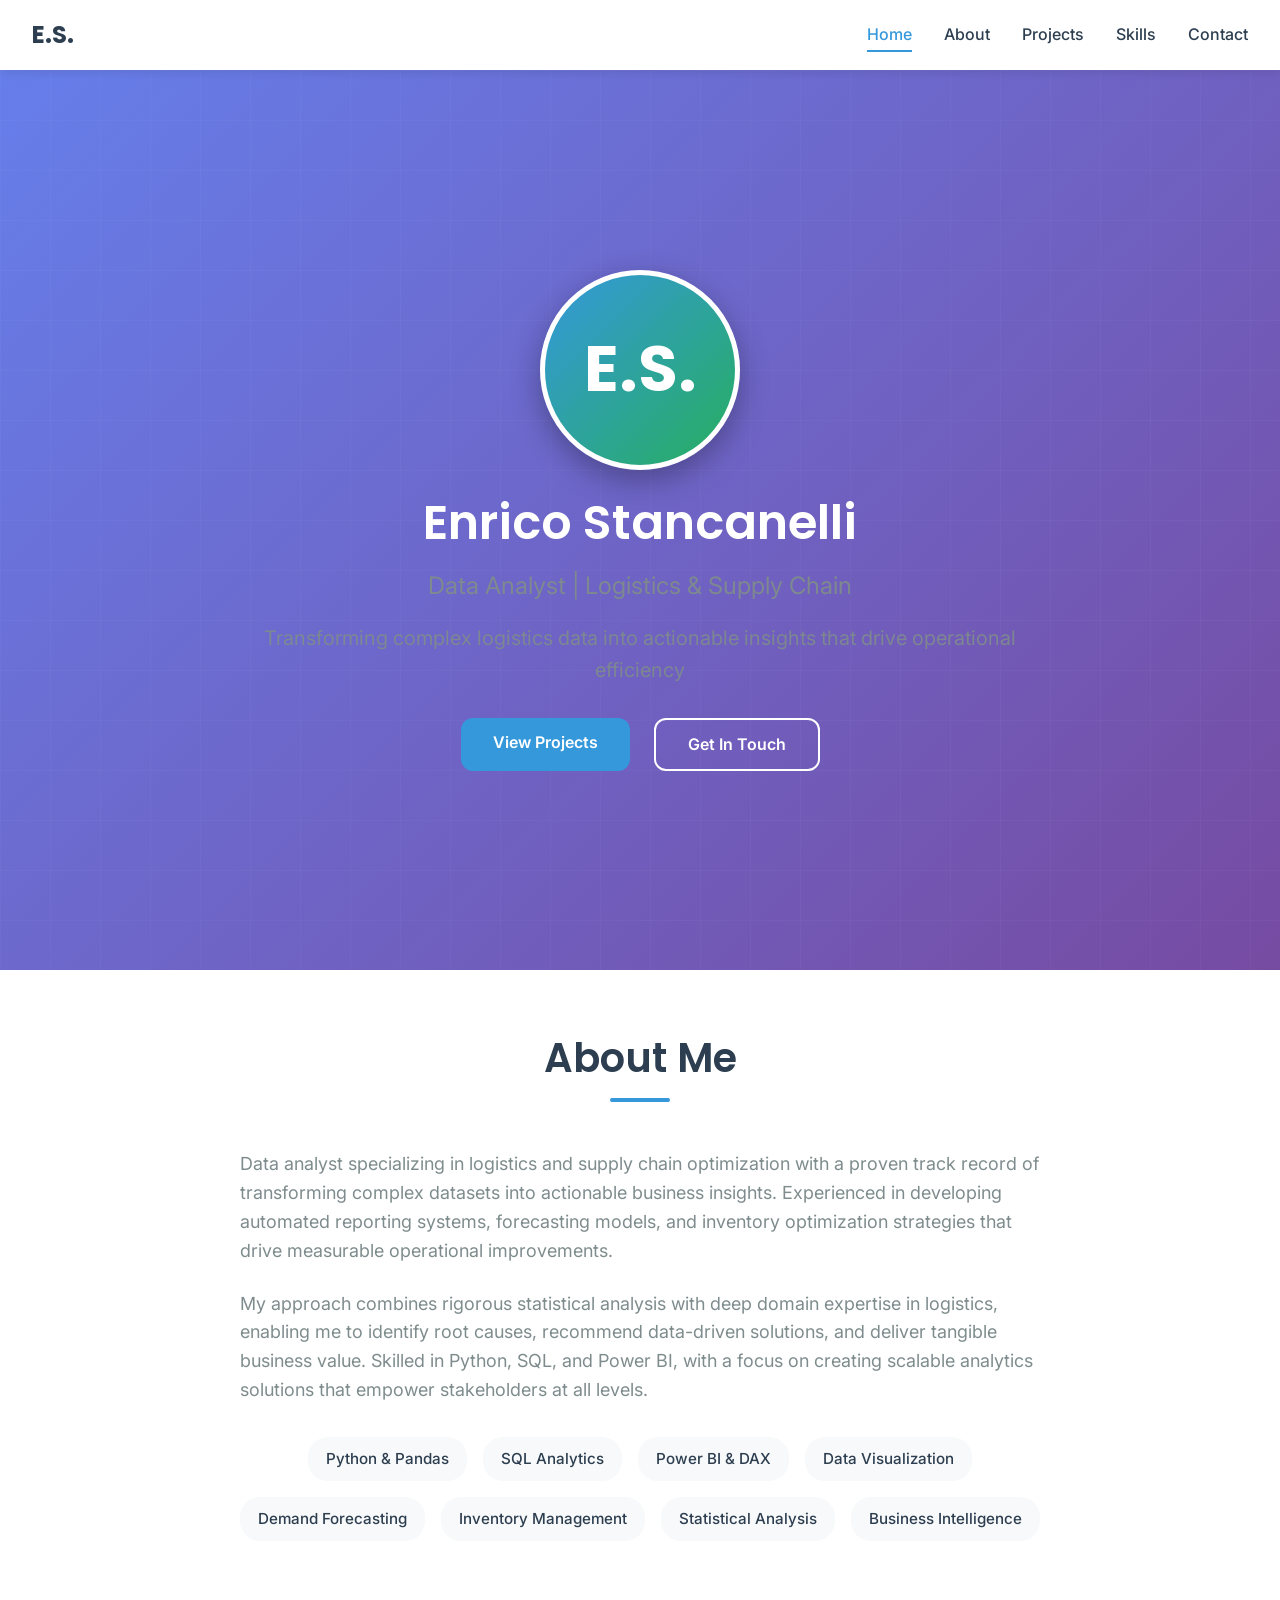
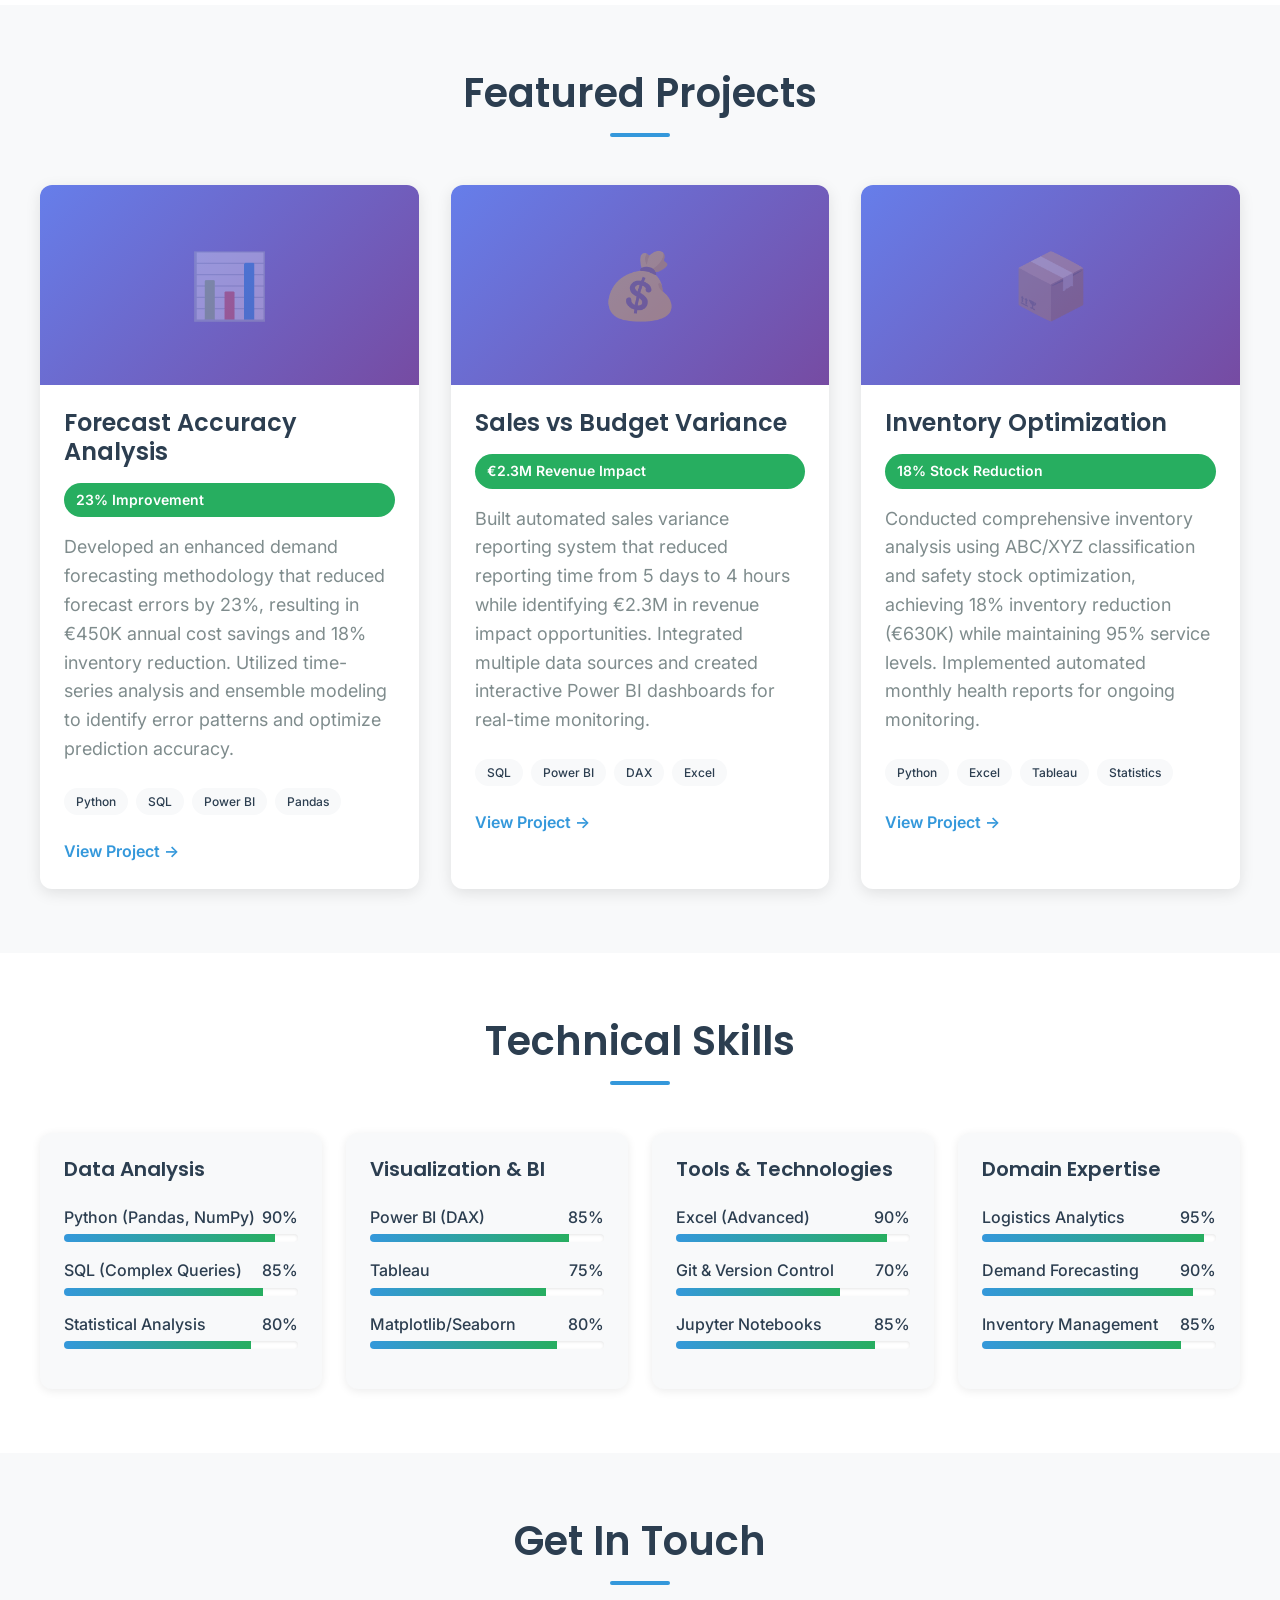
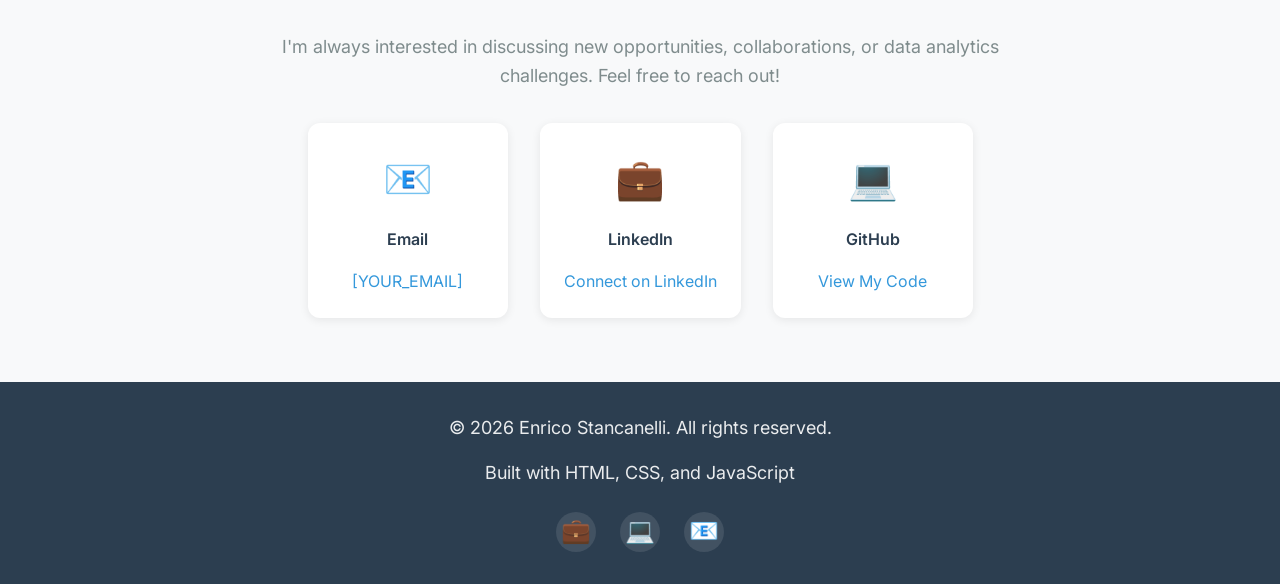
==== index.html @ 726f946b "Initial portfolio setup: homepage with 3 project showcases" ====
<!DOCTYPE html>
<html lang="en">
<head>
  <meta charset="UTF-8">
  <meta name="viewport" content="width=device-width, initial-scale=1.0">
  <meta http-equiv="X-UA-Compatible" content="IE=edge">

  <!-- SEO Meta Tags -->
  <meta name="description" content="Enrico Stancanelli - Data Analyst Portfolio. Logistics and supply chain analytics expert skilled in Python, SQL, Power BI. View my data analytics projects.">
  <meta name="keywords" content="data analytics, logistics, supply chain, Python, Power BI, SQL, data analyst, portfolio, business intelligence">
  <meta name="author" content="Enrico Stancanelli">

  <!-- Open Graph / Social Media -->
  <meta property="og:type" content="website">
  <meta property="og:title" content="Enrico Stancanelli - Data Analytics Portfolio">
  <meta property="og:description" content="Professional data analytics portfolio showcasing logistics and supply chain projects. Expert in Python, SQL, and Power BI.">
  <meta property="og:url" content="https://[YOUR_GITHUB_USERNAME].github.io/portfolioGitPages/">

  <title>Enrico Stancanelli - Data Analytics Portfolio | Logistics & Supply Chain</title>

  <!-- Google Fonts -->
  <link rel="preconnect" href="https://fonts.googleapis.com">
  <link rel="preconnect" href="https://fonts.gstatic.com" crossorigin>
  <link href="https://fonts.googleapis.com/css2?family=Poppins:wght@400;500;600;700&family=Inter:wght@400;500;600&family=Roboto+Mono:wght@400;500&display=swap" rel="stylesheet">

  <!-- Stylesheet -->
  <link rel="stylesheet" href="assets/css/style.css">
</head>
<body>

  <!-- NAVIGATION -->
  <nav class="navbar">
    <a href="#" class="nav-brand">E.S.</a>
    <ul class="nav-menu">
      <li><a href="#home" class="nav-link active">Home</a></li>
      <li><a href="#about" class="nav-link">About</a></li>
      <li><a href="#projects" class="nav-link">Projects</a></li>
      <li><a href="#skills" class="nav-link">Skills</a></li>
      <li><a href="#contact" class="nav-link">Contact</a></li>
    </ul>
    <button class="hamburger" aria-label="Toggle menu">
      <span></span>
      <span></span>
      <span></span>
    </button>
  </nav>

  <!-- HERO SECTION -->
  <section id="home" class="hero">
    <div class="hero-content">
      <!-- Profile Placeholder with Initials -->
      <div class="profile-placeholder">E.S.</div>

      <!-- UPDATE: Replace with your actual name -->
      <h1>Enrico Stancanelli</h1>
      <p class="hero-subtitle">Data Analyst | Logistics & Supply Chain</p>
      <p class="hero-tagline">Transforming complex logistics data into actionable insights that drive operational efficiency</p>

      <div class="hero-buttons">
        <a href="#projects" class="btn btn-primary">View Projects</a>
        <a href="#contact" class="btn btn-secondary">Get In Touch</a>
      </div>
    </div>
  </section>

  <!-- ABOUT SECTION -->
  <section id="about" class="about">
    <div class="container">
      <h2 class="section-title">About Me</h2>
      <div class="about-content">
        <!-- UPDATE: Replace with your actual bio -->
        <p>
          Data analyst specializing in logistics and supply chain optimization with a proven track record
          of transforming complex datasets into actionable business insights. Experienced in developing
          automated reporting systems, forecasting models, and inventory optimization strategies that
          drive measurable operational improvements.
        </p>
        <p>
          My approach combines rigorous statistical analysis with deep domain expertise in logistics,
          enabling me to identify root causes, recommend data-driven solutions, and deliver tangible
          business value. Skilled in Python, SQL, and Power BI, with a focus on creating scalable
          analytics solutions that empower stakeholders at all levels.
        </p>

        <!-- Core Competencies -->
        <div class="competencies">
          <span class="competency-badge">Python & Pandas</span>
          <span class="competency-badge">SQL Analytics</span>
          <span class="competency-badge">Power BI & DAX</span>
          <span class="competency-badge">Data Visualization</span>
          <span class="competency-badge">Demand Forecasting</span>
          <span class="competency-badge">Inventory Management</span>
          <span class="competency-badge">Statistical Analysis</span>
          <span class="competency-badge">Business Intelligence</span>
        </div>
      </div>
    </div>
  </section>

  <!-- PROJECTS SECTION -->
  <section id="projects" class="projects">
    <div class="container">
      <h2 class="section-title">Featured Projects</h2>

      <div class="project-grid">

        <!-- Project 1: Forecast Accuracy -->
        <article class="project-card fade-in">
          <div class="project-thumbnail">
            📊
          </div>
          <div class="project-content">
            <h3 class="project-title">Forecast Accuracy Analysis</h3>
            <span class="project-metrics">23% Improvement</span>

            <p class="project-description">
              Developed an enhanced demand forecasting methodology that reduced forecast errors by 23%,
              resulting in €450K annual cost savings and 18% inventory reduction. Utilized time-series
              analysis and ensemble modeling to identify error patterns and optimize prediction accuracy.
            </p>

            <div class="project-tech">
              <span class="tech-badge">Python</span>
              <span class="tech-badge">SQL</span>
              <span class="tech-badge">Power BI</span>
              <span class="tech-badge">Pandas</span>
            </div>

            <a href="pages/forecast-accuracy.html" class="project-link">View Project →</a>
          </div>
        </article>

        <!-- Project 2: Sales vs Budget -->
        <article class="project-card fade-in">
          <div class="project-thumbnail">
            💰
          </div>
          <div class="project-content">
            <h3 class="project-title">Sales vs Budget Variance</h3>
            <span class="project-metrics">€2.3M Revenue Impact</span>

            <p class="project-description">
              Built automated sales variance reporting system that reduced reporting time from 5 days
              to 4 hours while identifying €2.3M in revenue impact opportunities. Integrated multiple
              data sources and created interactive Power BI dashboards for real-time monitoring.
            </p>

            <div class="project-tech">
              <span class="tech-badge">SQL</span>
              <span class="tech-badge">Power BI</span>
              <span class="tech-badge">DAX</span>
              <span class="tech-badge">Excel</span>
            </div>

            <a href="pages/sales-vs-budget.html" class="project-link">View Project →</a>
          </div>
        </article>

        <!-- Project 3: Inventory Analysis -->
        <article class="project-card fade-in">
          <div class="project-thumbnail">
            📦
          </div>
          <div class="project-content">
            <h3 class="project-title">Inventory Optimization</h3>
            <span class="project-metrics">18% Stock Reduction</span>

            <p class="project-description">
              Conducted comprehensive inventory analysis using ABC/XYZ classification and safety stock
              optimization, achieving 18% inventory reduction (€630K) while maintaining 95% service
              levels. Implemented automated monthly health reports for ongoing monitoring.
            </p>

            <div class="project-tech">
              <span class="tech-badge">Python</span>
              <span class="tech-badge">Excel</span>
              <span class="tech-badge">Tableau</span>
              <span class="tech-badge">Statistics</span>
            </div>

            <a href="pages/inventory-analysis.html" class="project-link">View Project →</a>
          </div>
        </article>

      </div>
    </div>
  </section>

  <!-- SKILLS SECTION -->
  <section id="skills" class="skills">
    <div class="container">
      <h2 class="section-title">Technical Skills</h2>

      <div class="skills-grid">

        <!-- Data Analysis -->
        <div class="skill-category fade-in">
          <h3>Data Analysis</h3>
          <ul class="skill-list">
            <li class="skill-item">
              <div class="skill-name">
                <span>Python (Pandas, NumPy)</span>
                <span>90%</span>
              </div>
              <div class="skill-bar">
                <div class="skill-progress" data-progress="90"></div>
              </div>
            </li>
            <li class="skill-item">
              <div class="skill-name">
                <span>SQL (Complex Queries)</span>
                <span>85%</span>
              </div>
              <div class="skill-bar">
                <div class="skill-progress" data-progress="85"></div>
              </div>
            </li>
            <li class="skill-item">
              <div class="skill-name">
                <span>Statistical Analysis</span>
                <span>80%</span>
              </div>
              <div class="skill-bar">
                <div class="skill-progress" data-progress="80"></div>
              </div>
            </li>
          </ul>
        </div>

        <!-- Visualization -->
        <div class="skill-category fade-in">
          <h3>Visualization & BI</h3>
          <ul class="skill-list">
            <li class="skill-item">
              <div class="skill-name">
                <span>Power BI (DAX)</span>
                <span>85%</span>
              </div>
              <div class="skill-bar">
                <div class="skill-progress" data-progress="85"></div>
              </div>
            </li>
            <li class="skill-item">
              <div class="skill-name">
                <span>Tableau</span>
                <span>75%</span>
              </div>
              <div class="skill-bar">
                <div class="skill-progress" data-progress="75"></div>
              </div>
            </li>
            <li class="skill-item">
              <div class="skill-name">
                <span>Matplotlib/Seaborn</span>
                <span>80%</span>
              </div>
              <div class="skill-bar">
                <div class="skill-progress" data-progress="80"></div>
              </div>
            </li>
          </ul>
        </div>

        <!-- Tools & Technologies -->
        <div class="skill-category fade-in">
          <h3>Tools & Technologies</h3>
          <ul class="skill-list">
            <li class="skill-item">
              <div class="skill-name">
                <span>Excel (Advanced)</span>
                <span>90%</span>
              </div>
              <div class="skill-bar">
                <div class="skill-progress" data-progress="90"></div>
              </div>
            </li>
            <li class="skill-item">
              <div class="skill-name">
                <span>Git & Version Control</span>
                <span>70%</span>
              </div>
              <div class="skill-bar">
                <div class="skill-progress" data-progress="70"></div>
              </div>
            </li>
            <li class="skill-item">
              <div class="skill-name">
                <span>Jupyter Notebooks</span>
                <span>85%</span>
              </div>
              <div class="skill-bar">
                <div class="skill-progress" data-progress="85"></div>
              </div>
            </li>
          </ul>
        </div>

        <!-- Domain Expertise -->
        <div class="skill-category fade-in">
          <h3>Domain Expertise</h3>
          <ul class="skill-list">
            <li class="skill-item">
              <div class="skill-name">
                <span>Logistics Analytics</span>
                <span>95%</span>
              </div>
              <div class="skill-bar">
                <div class="skill-progress" data-progress="95"></div>
              </div>
            </li>
            <li class="skill-item">
              <div class="skill-name">
                <span>Demand Forecasting</span>
                <span>90%</span>
              </div>
              <div class="skill-bar">
                <div class="skill-progress" data-progress="90"></div>
              </div>
            </li>
            <li class="skill-item">
              <div class="skill-name">
                <span>Inventory Management</span>
                <span>85%</span>
              </div>
              <div class="skill-bar">
                <div class="skill-progress" data-progress="85"></div>
              </div>
            </li>
          </ul>
        </div>

      </div>
    </div>
  </section>

  <!-- CONTACT SECTION -->
  <section id="contact" class="contact">
    <div class="container">
      <h2 class="section-title">Get In Touch</h2>

      <div class="contact-content">
        <p>I'm always interested in discussing new opportunities, collaborations, or data analytics challenges. Feel free to reach out!</p>

        <div class="contact-methods">

          <!-- Email -->
          <div class="contact-item">
            <div class="contact-icon">📧</div>
            <div class="contact-label">Email</div>
            <!-- UPDATE: Replace with your actual email -->
            <div class="contact-value">
              <a href="mailto:[YOUR_EMAIL]">[YOUR_EMAIL]</a>
            </div>
          </div>

          <!-- LinkedIn -->
          <div class="contact-item">
            <div class="contact-icon">💼</div>
            <div class="contact-label">LinkedIn</div>
            <!-- UPDATE: Replace with your actual LinkedIn profile -->
            <div class="contact-value">
              <a href="https://linkedin.com/in/[YOUR_LINKEDIN]" target="_blank" rel="noopener noreferrer">Connect on LinkedIn</a>
            </div>
          </div>

          <!-- GitHub -->
          <div class="contact-item">
            <div class="contact-icon">💻</div>
            <div class="contact-label">GitHub</div>
            <!-- UPDATE: Replace with your actual GitHub profile -->
            <div class="contact-value">
              <a href="https://github.com/[YOUR_GITHUB_USERNAME]" target="_blank" rel="noopener noreferrer">View My Code</a>
            </div>
          </div>

        </div>
      </div>
    </div>
  </section>

  <!-- FOOTER -->
  <footer>
    <div class="container">
      <p>&copy; <span class="current-year">2024</span> Enrico Stancanelli. All rights reserved.</p>
      <p>Built with HTML, CSS, and JavaScript</p>

      <div class="social-links">
        <!-- UPDATE: Replace with your actual profile URLs -->
        <a href="https://linkedin.com/in/[YOUR_LINKEDIN]" class="social-link" target="_blank" rel="noopener noreferrer" aria-label="LinkedIn">
          💼
        </a>
        <a href="https://github.com/[YOUR_GITHUB_USERNAME]" class="social-link" target="_blank" rel="noopener noreferrer" aria-label="GitHub">
          💻
        </a>
        <a href="mailto:[YOUR_EMAIL]" class="social-link" aria-label="Email">
          📧
        </a>
      </div>
    </div>
  </footer>

  <!-- JavaScript -->
  <script src="assets/js/main.js"></script>

</body>
</html>
---- assets/css/style.css ----
/* =================================
   DATA ANALYTICS PORTFOLIO STYLESHEET
   Portfolio: Enrico Stancanelli
   Industry: Logistics & Supply Chain
   ================================= */

/* =================================
   1. CSS RESET & BASE STYLES
   ================================= */
*, *::before, *::after {
  box-sizing: border-box;
  margin: 0;
  padding: 0;
}

:root {
  /* Color variables - Logistics Professional Theme */
  --primary-blue: #2C3E50;
  --accent-blue: #3498DB;
  --success-green: #27AE60;
  --warning-orange: #E67E22;
  --bg-light: #F8F9FA;
  --white: #FFFFFF;
  --text-dark: #2C3E50;
  --text-light: #7F8C8D;

  /* Spacing system (8px base unit) */
  --space-xs: 8px;
  --space-sm: 16px;
  --space-md: 24px;
  --space-lg: 32px;
  --space-xl: 48px;
  --space-xxl: 64px;

  /* Typography */
  --font-heading: 'Poppins', sans-serif;
  --font-body: 'Inter', sans-serif;
  --font-mono: 'Roboto Mono', monospace;

  /* Layout */
  --max-width: 1200px;
  --border-radius: 12px;
  --transition: all 0.3s ease;

  /* Shadows */
  --shadow-sm: 0 2px 10px rgba(0,0,0,0.08);
  --shadow-md: 0 4px 15px rgba(0,0,0,0.1);
  --shadow-lg: 0 8px 30px rgba(0,0,0,0.15);
}

html {
  scroll-behavior: smooth;
}

body {
  font-family: var(--font-body);
  color: var(--text-dark);
  background-color: var(--bg-light);
  line-height: 1.6;
  overflow-x: hidden;
}

/* =================================
   2. TYPOGRAPHY
   ================================= */
h1, h2, h3, h4, h5, h6 {
  font-family: var(--font-heading);
  font-weight: 600;
  line-height: 1.2;
  margin-bottom: var(--space-md);
  color: var(--primary-blue);
}

h1 {
  font-size: clamp(2rem, 5vw, 3rem);
}

h2 {
  font-size: clamp(1.5rem, 3.5vw, 2.25rem);
}

h3 {
  font-size: clamp(1.25rem, 2.5vw, 1.75rem);
}

p {
  margin-bottom: var(--space-sm);
  color: var(--text-light);
  font-size: clamp(1rem, 2vw, 1.125rem);
}

a {
  color: var(--accent-blue);
  text-decoration: none;
  transition: var(--transition);
}

a:hover {
  color: var(--primary-blue);
}

/* =================================
   3. NAVIGATION
   ================================= */
.navbar {
  position: sticky;
  top: 0;
  background: var(--white);
  box-shadow: 0 2px 10px rgba(0,0,0,0.1);
  padding: var(--space-sm) var(--space-lg);
  z-index: 1000;
  display: flex;
  justify-content: space-between;
  align-items: center;
  transition: var(--transition);
}

.navbar.scrolled {
  box-shadow: 0 4px 20px rgba(0,0,0,0.15);
}

.nav-brand {
  font-family: var(--font-heading);
  font-size: 1.5rem;
  font-weight: 700;
  color: var(--primary-blue);
  text-decoration: none;
}

.nav-menu {
  display: flex;
  gap: var(--space-lg);
  list-style: none;
  align-items: center;
}

.nav-link {
  text-decoration: none;
  color: var(--text-dark);
  font-weight: 500;
  transition: var(--transition);
  position: relative;
  padding: 4px 0;
}

.nav-link::after {
  content: '';
  position: absolute;
  bottom: -4px;
  left: 0;
  width: 0;
  height: 2px;
  background: var(--accent-blue);
  transition: var(--transition);
}

.nav-link:hover,
.nav-link.active {
  color: var(--accent-blue);
}

.nav-link:hover::after,
.nav-link.active::after {
  width: 100%;
}

/* Hamburger menu for mobile */
.hamburger {
  display: none;
  flex-direction: column;
  cursor: pointer;
  background: none;
  border: none;
  padding: 4px;
}

.hamburger span {
  width: 25px;
  height: 3px;
  background: var(--primary-blue);
  margin: 3px 0;
  transition: var(--transition);
  border-radius: 2px;
}

.hamburger.active span:nth-child(1) {
  transform: rotate(45deg) translate(6px, 6px);
}

.hamburger.active span:nth-child(2) {
  opacity: 0;
}

.hamburger.active span:nth-child(3) {
  transform: rotate(-45deg) translate(6px, -6px);
}

@media (max-width: 767px) {
  .hamburger {
    display: flex;
  }

  .nav-menu {
    position: absolute;
    top: 100%;
    left: 0;
    right: 0;
    background: var(--white);
    flex-direction: column;
    padding: var(--space-md);
    box-shadow: 0 4px 10px rgba(0,0,0,0.1);
    transform: translateY(-100%);
    opacity: 0;
    pointer-events: none;
    transition: var(--transition);
  }

  .nav-menu.active {
    transform: translateY(0);
    opacity: 1;
    pointer-events: all;
  }
}

/* =================================
   4. HERO SECTION
   ================================= */
.hero {
  min-height: 100vh;
  display: flex;
  flex-direction: column;
  align-items: center;
  justify-content: center;
  text-align: center;
  padding: var(--space-xl) var(--space-lg);
  background: linear-gradient(135deg, #667eea 0%, #764ba2 100%);
  color: var(--white);
  position: relative;
  overflow: hidden;
}

.hero::before {
  content: '';
  position: absolute;
  top: 0;
  left: 0;
  right: 0;
  bottom: 0;
  background:
    linear-gradient(90deg, rgba(255,255,255,0.1) 1px, transparent 1px),
    linear-gradient(rgba(255,255,255,0.1) 1px, transparent 1px);
  background-size: 50px 50px;
  opacity: 0.3;
  animation: backgroundScroll 20s linear infinite;
}

@keyframes backgroundScroll {
  0% { transform: translate(0, 0); }
  100% { transform: translate(50px, 50px); }
}

.hero-content {
  max-width: 800px;
  z-index: 1;
  position: relative;
}

.profile-image {
  width: 200px;
  height: 200px;
  border-radius: 50%;
  border: 5px solid var(--white);
  margin-bottom: var(--space-md);
  object-fit: cover;
  box-shadow: 0 10px 30px rgba(0,0,0,0.3);
}

/* Profile placeholder with initials */
.profile-placeholder {
  width: 200px;
  height: 200px;
  border-radius: 50%;
  border: 5px solid var(--white);
  margin: 0 auto var(--space-md);
  background: linear-gradient(135deg, var(--accent-blue), var(--success-green));
  display: flex;
  align-items: center;
  justify-content: center;
  font-size: 4rem;
  font-weight: 700;
  font-family: var(--font-heading);
  color: var(--white);
  box-shadow: 0 10px 30px rgba(0,0,0,0.3);
}

.hero h1 {
  color: var(--white);
  margin-bottom: var(--space-sm);
}

.hero-subtitle {
  font-size: clamp(1.25rem, 3vw, 1.5rem);
  margin-bottom: var(--space-sm);
  opacity: 0.95;
}

.hero-tagline {
  font-size: clamp(1rem, 2vw, 1.25rem);
  opacity: 0.9;
  margin-bottom: var(--space-lg);
}

.hero-buttons {
  display: flex;
  gap: var(--space-md);
  justify-content: center;
  flex-wrap: wrap;
  margin-top: var(--space-lg);
}

.btn {
  padding: 12px 32px;
  border-radius: var(--border-radius);
  text-decoration: none;
  font-weight: 600;
  transition: var(--transition);
  display: inline-block;
  border: none;
  cursor: pointer;
  font-size: 1rem;
  font-family: var(--font-body);
}

.btn-primary {
  background: var(--accent-blue);
  color: var(--white);
}

.btn-primary:hover {
  background: #2980B9;
  transform: translateY(-2px);
  box-shadow: 0 5px 15px rgba(52, 152, 219, 0.4);
}

.btn-secondary {
  background: transparent;
  border: 2px solid var(--white);
  color: var(--white);
}

.btn-secondary:hover {
  background: var(--white);
  color: var(--primary-blue);
  transform: translateY(-2px);
}

/* =================================
   5. SECTION CONTAINERS
   ================================= */
section {
  padding: var(--space-xxl) var(--space-lg);
}

.container {
  max-width: var(--max-width);
  margin: 0 auto;
}

.section-title {
  text-align: center;
  margin-bottom: var(--space-xl);
  position: relative;
  font-size: clamp(2rem, 4vw, 2.5rem);
}

.section-title::after {
  content: '';
  display: block;
  width: 60px;
  height: 4px;
  background: var(--accent-blue);
  margin: var(--space-sm) auto 0;
  border-radius: 2px;
}

.bg-light {
  background: var(--bg-light);
}

.bg-white {
  background: var(--white);
}

/* =================================
   6. ABOUT SECTION
   ================================= */
.about {
  background: var(--white);
}

.about-content {
  max-width: 800px;
  margin: 0 auto;
  text-align: center;
}

.about-content p {
  font-size: 1.125rem;
  margin-bottom: var(--space-md);
  text-align: left;
}

.competencies {
  display: flex;
  flex-wrap: wrap;
  justify-content: center;
  gap: var(--space-sm);
  margin-top: var(--space-lg);
}

.competency-badge {
  background: var(--bg-light);
  color: var(--primary-blue);
  padding: 8px 16px;
  border-radius: 20px;
  font-size: 0.95rem;
  font-weight: 500;
  border: 2px solid transparent;
  transition: var(--transition);
}

.competency-badge:hover {
  border-color: var(--accent-blue);
  background: var(--white);
  transform: translateY(-2px);
}

/* =================================
   7. PROJECT GRID
   ================================= */
.projects {
  background: var(--bg-light);
}

.project-grid {
  display: grid;
  grid-template-columns: 1fr;
  gap: var(--space-lg);
  max-width: var(--max-width);
  margin: 0 auto;
}

@media (min-width: 768px) {
  .project-grid {
    grid-template-columns: repeat(2, 1fr);
  }
}

@media (min-width: 1024px) {
  .project-grid {
    grid-template-columns: repeat(3, 1fr);
  }
}

.project-card {
  background: var(--white);
  border-radius: var(--border-radius);
  overflow: hidden;
  box-shadow: var(--shadow-md);
  transition: var(--transition);
  display: flex;
  flex-direction: column;
  cursor: pointer;
}

.project-card:hover {
  transform: translateY(-8px);
  box-shadow: var(--shadow-lg);
}

.project-thumbnail {
  width: 100%;
  height: 200px;
  object-fit: cover;
  background: linear-gradient(135deg, #667eea 0%, #764ba2 100%);
  display: flex;
  align-items: center;
  justify-content: center;
  font-size: 4rem;
  color: rgba(255,255,255,0.3);
}

.project-content {
  padding: var(--space-md);
  flex-grow: 1;
  display: flex;
  flex-direction: column;
}

.project-title {
  color: var(--primary-blue);
  margin-bottom: var(--space-sm);
  font-size: 1.5rem;
}

.project-description {
  flex-grow: 1;
  margin-bottom: var(--space-md);
  color: var(--text-light);
}

.project-metrics {
  display: inline-block;
  background: var(--success-green);
  color: var(--white);
  padding: 6px 12px;
  border-radius: 20px;
  font-size: 0.875rem;
  font-weight: 600;
  margin-bottom: var(--space-sm);
}

.project-tech {
  display: flex;
  gap: var(--space-xs);
  flex-wrap: wrap;
  margin-bottom: var(--space-md);
}

.tech-badge {
  background: var(--bg-light);
  color: var(--text-dark);
  padding: 4px 12px;
  border-radius: 16px;
  font-size: 0.75rem;
  font-weight: 500;
}

.project-link {
  display: inline-flex;
  align-items: center;
  gap: 8px;
  color: var(--accent-blue);
  font-weight: 600;
  margin-top: auto;
}

.project-link:hover {
  gap: 12px;
}

/* =================================
   8. SKILLS SECTION
   ================================= */
.skills {
  background: var(--white);
}

.skills-grid {
  display: grid;
  grid-template-columns: repeat(auto-fit, minmax(280px, 1fr));
  gap: var(--space-md);
  max-width: var(--max-width);
  margin: 0 auto;
}

.skill-category {
  background: var(--bg-light);
  padding: var(--space-md);
  border-radius: var(--border-radius);
  box-shadow: var(--shadow-sm);
  transition: var(--transition);
}

.skill-category:hover {
  transform: translateY(-4px);
  box-shadow: var(--shadow-md);
}

.skill-category h3 {
  font-size: 1.25rem;
  margin-bottom: var(--space-md);
  color: var(--primary-blue);
}

.skill-list {
  list-style: none;
}

.skill-item {
  margin-bottom: var(--space-sm);
}

.skill-name {
  display: flex;
  justify-content: space-between;
  margin-bottom: 4px;
  color: var(--text-dark);
  font-weight: 500;
}

.skill-bar {
  background: var(--white);
  height: 8px;
  border-radius: 4px;
  overflow: hidden;
  box-shadow: inset 0 1px 3px rgba(0,0,0,0.1);
}

.skill-progress {
  height: 100%;
  background: linear-gradient(90deg, var(--accent-blue), var(--success-green));
  transition: width 1s ease;
  width: 0;
}

/* =================================
   9. CONTACT SECTION
   ================================= */
.contact {
  background: var(--bg-light);
}

.contact-content {
  max-width: 800px;
  margin: 0 auto;
  text-align: center;
}

.contact-methods {
  display: flex;
  justify-content: center;
  gap: var(--space-lg);
  flex-wrap: wrap;
  margin-top: var(--space-lg);
}

.contact-item {
  display: flex;
  flex-direction: column;
  align-items: center;
  gap: var(--space-sm);
  padding: var(--space-md);
  background: var(--white);
  border-radius: var(--border-radius);
  box-shadow: var(--shadow-sm);
  transition: var(--transition);
  min-width: 200px;
}

.contact-item:hover {
  transform: translateY(-4px);
  box-shadow: var(--shadow-md);
}

.contact-icon {
  font-size: 2.5rem;
  color: var(--accent-blue);
}

.contact-label {
  font-weight: 600;
  color: var(--primary-blue);
}

.contact-value {
  color: var(--text-light);
}

/* =================================
   10. FOOTER
   ================================= */
footer {
  background: var(--primary-blue);
  color: var(--white);
  padding: var(--space-lg);
  text-align: center;
}

footer p {
  color: rgba(255,255,255,0.9);
  margin-bottom: var(--space-sm);
}

.social-links {
  display: flex;
  justify-content: center;
  gap: var(--space-md);
  margin-top: var(--space-md);
}

.social-link {
  color: var(--white);
  font-size: 1.5rem;
  transition: var(--transition);
  width: 40px;
  height: 40px;
  display: flex;
  align-items: center;
  justify-content: center;
  border-radius: 50%;
  background: rgba(255,255,255,0.1);
}

.social-link:hover {
  background: var(--accent-blue);
  transform: scale(1.2);
}

/* =================================
   11. ANIMATIONS
   ================================= */
.fade-in {
  opacity: 0;
  transform: translateY(30px);
  transition: opacity 0.6s ease, transform 0.6s ease;
}

.fade-in.visible {
  opacity: 1;
  transform: translateY(0);
}

/* Stagger animation for project cards */
.project-card:nth-child(1) {
  transition-delay: 0s;
}

.project-card:nth-child(2) {
  transition-delay: 0.1s;
}

.project-card:nth-child(3) {
  transition-delay: 0.2s;
}

/* =================================
   12. SCROLL TO TOP BUTTON
   ================================= */
.scroll-top-btn {
  position: fixed;
  bottom: 30px;
  right: 30px;
  width: 50px;
  height: 50px;
  background: var(--accent-blue);
  color: var(--white);
  border: none;
  border-radius: 50%;
  font-size: 1.5rem;
  cursor: pointer;
  opacity: 0;
  pointer-events: none;
  transition: var(--transition);
  box-shadow: 0 4px 15px rgba(0,0,0,0.2);
  z-index: 999;
}

.scroll-top-btn.visible {
  opacity: 1;
  pointer-events: all;
}

.scroll-top-btn:hover {
  background: var(--primary-blue);
  transform: translateY(-3px);
}

/* =================================
   13. UTILITY CLASSES
   ================================= */
.text-center {
  text-align: center;
}

.text-left {
  text-align: left;
}

.mt-1 {
  margin-top: var(--space-sm);
}

.mb-1 {
  margin-bottom: var(--space-sm);
}

.mt-2 {
  margin-top: var(--space-md);
}

.mb-2 {
  margin-bottom: var(--space-md);
}

.hidden {
  display: none;
}

.visible {
  display: block;
}

/* =================================
   14. RESPONSIVE UTILITIES
   ================================= */
@media (max-width: 767px) {
  :root {
    --space-xxl: 48px;
    --space-xl: 32px;
  }

  .hero {
    min-height: 80vh;
  }

  .hero-buttons {
    flex-direction: column;
  }

  .btn {
    width: 100%;
    max-width: 300px;
  }
}

@media (max-width: 480px) {
  .contact-methods {
    flex-direction: column;
  }

  .contact-item {
    width: 100%;
  }
}
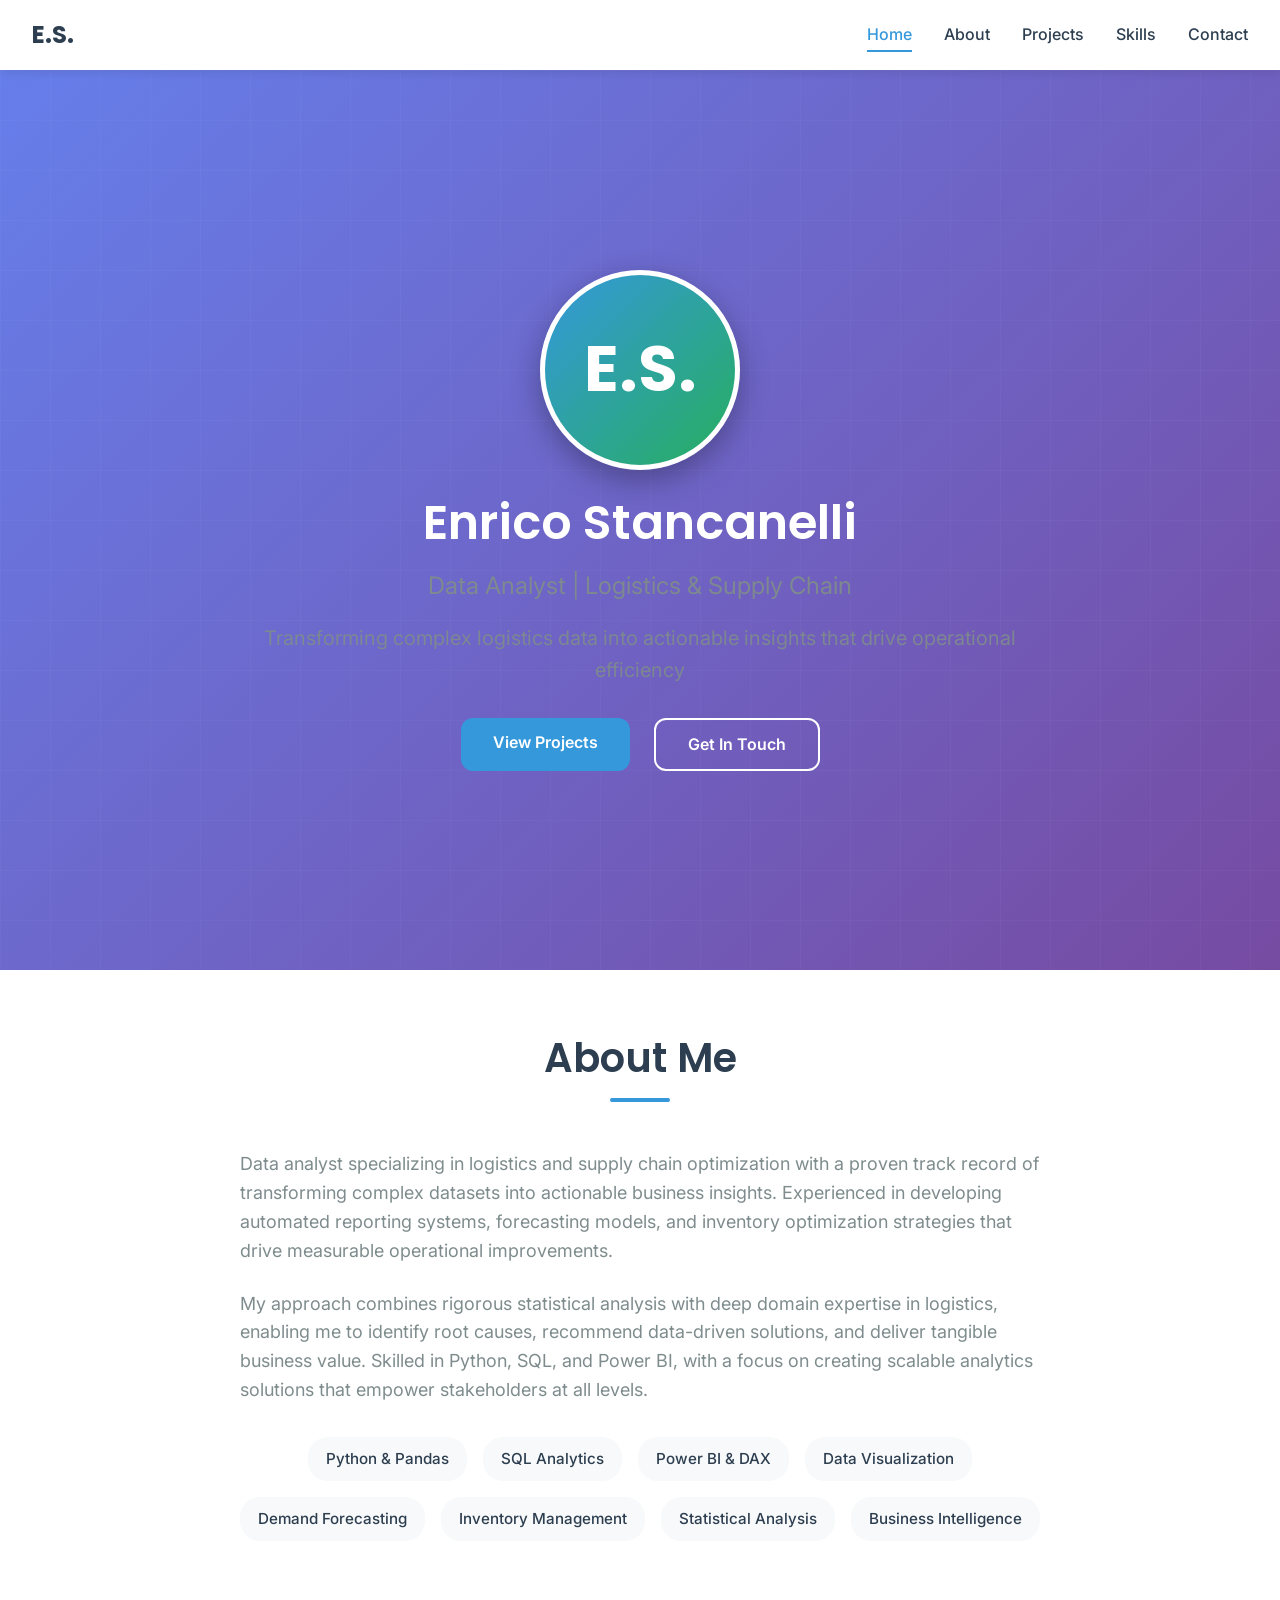
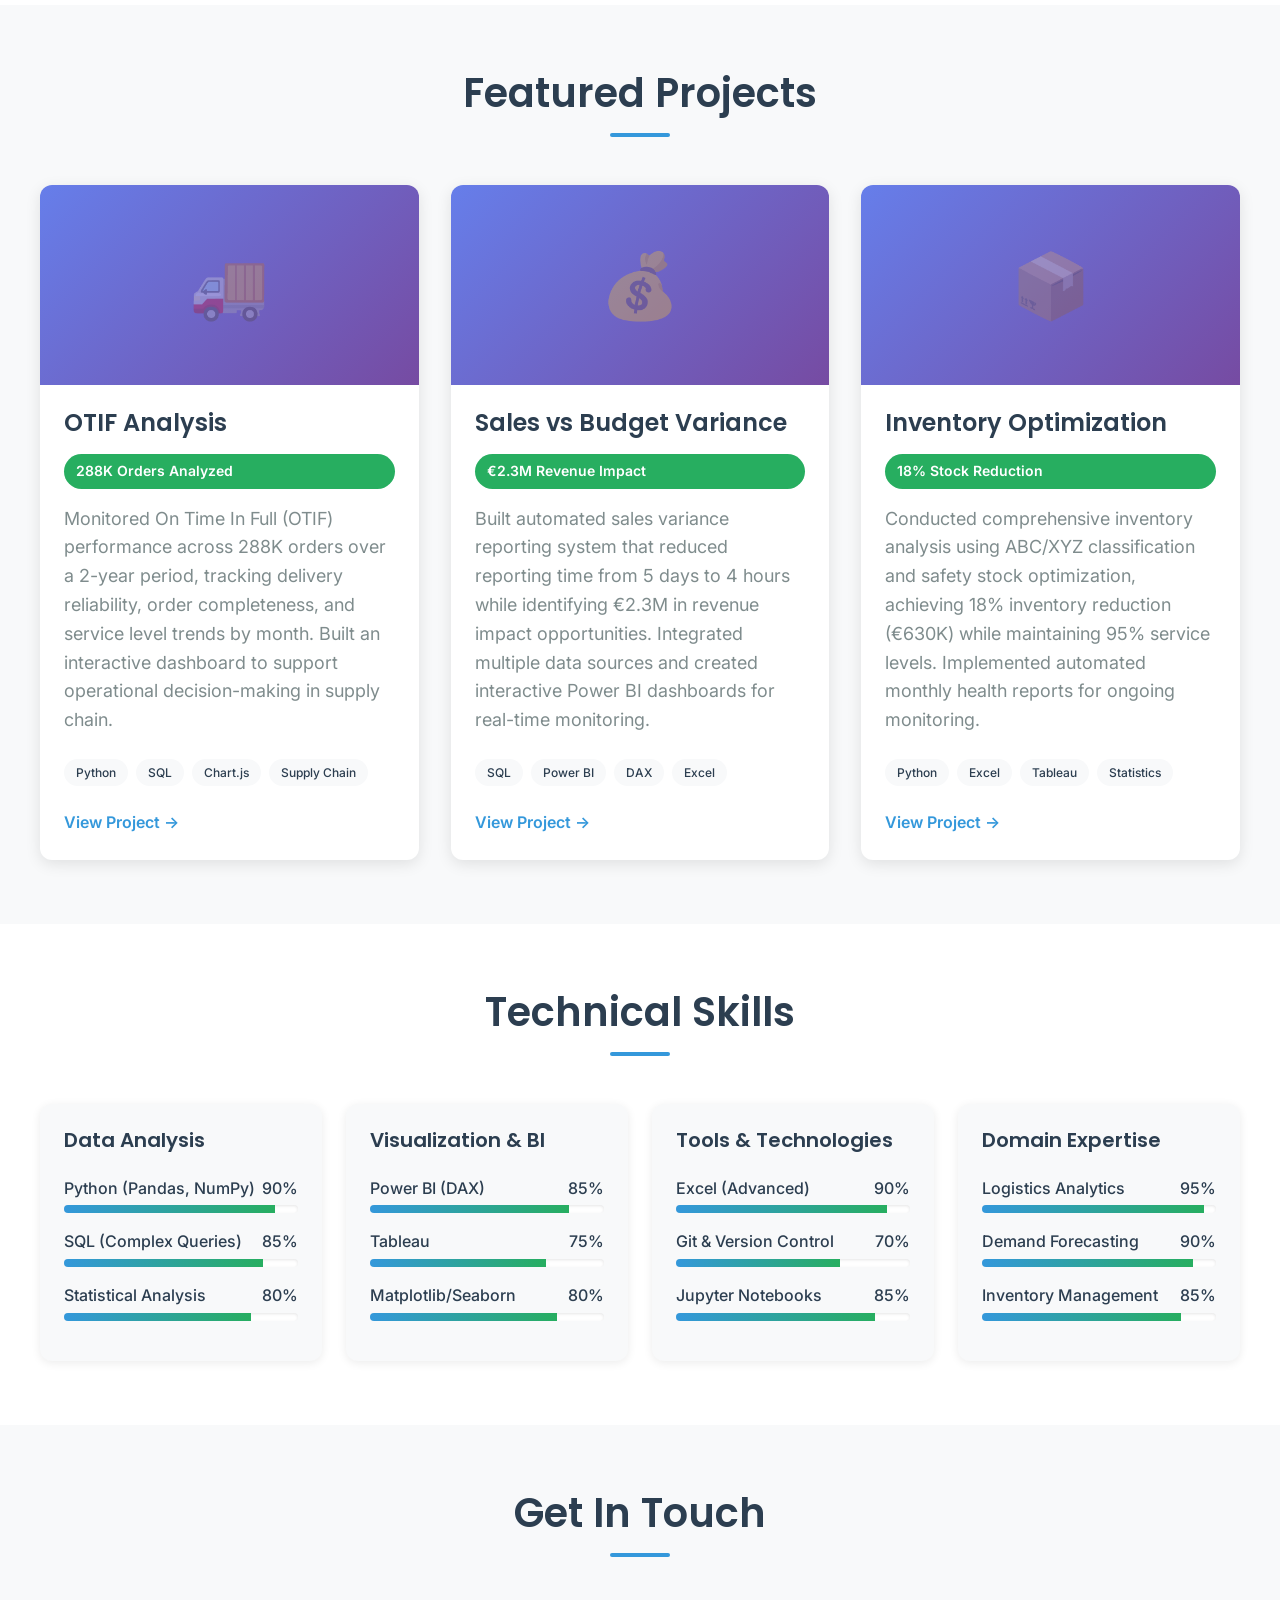
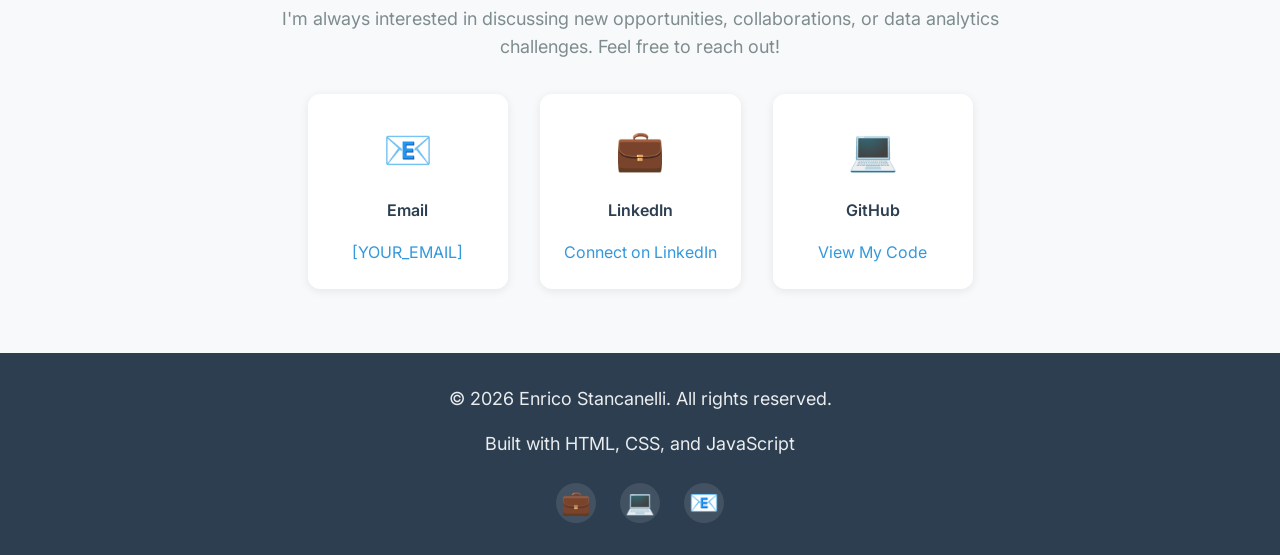
==== commit f2716ffb: "Added test on OTIF" ====
--- a/index.html
+++ b/index.html
@@ -14,7 +14,7 @@
   <meta property="og:type" content="website">
   <meta property="og:title" content="Enrico Stancanelli - Data Analytics Portfolio">
   <meta property="og:description" content="Professional data analytics portfolio showcasing logistics and supply chain projects. Expert in Python, SQL, and Power BI.">
-  <meta property="og:url" content="https://[YOUR_GITHUB_USERNAME].github.io/portfolioGitPages/">
+  <meta property="og:url" content="https://HenryFoster89.github.io/portfolioGitPages/">
 
   <title>Enrico Stancanelli - Data Analytics Portfolio | Logistics & Supply Chain</title>
 
@@ -104,26 +104,26 @@
 
       <div class="project-grid">
 
-        <!-- Project 1: Forecast Accuracy -->
+        <!-- Project 1: OTIF Analysis -->
         <article class="project-card fade-in">
           <div class="project-thumbnail">
-            📊
+            🚚
           </div>
           <div class="project-content">
-            <h3 class="project-title">Forecast Accuracy Analysis</h3>
-            <span class="project-metrics">23% Improvement</span>
+            <h3 class="project-title">OTIF Analysis</h3>
+            <span class="project-metrics">288K Orders Analyzed</span>
 
             <p class="project-description">
-              Developed an enhanced demand forecasting methodology that reduced forecast errors by 23%,
-              resulting in €450K annual cost savings and 18% inventory reduction. Utilized time-series
-              analysis and ensemble modeling to identify error patterns and optimize prediction accuracy.
+              Monitored On Time In Full (OTIF) performance across 288K orders over a 2-year period,
+              tracking delivery reliability, order completeness, and service level trends by month.
+              Built an interactive dashboard to support operational decision-making in supply chain.
             </p>
 
             <div class="project-tech">
               <span class="tech-badge">Python</span>
               <span class="tech-badge">SQL</span>
-              <span class="tech-badge">Power BI</span>
-              <span class="tech-badge">Pandas</span>
+              <span class="tech-badge">Chart.js</span>
+              <span class="tech-badge">Supply Chain</span>
             </div>
 
             <a href="pages/forecast-accuracy.html" class="project-link">View Project →</a>
@@ -369,7 +369,7 @@
             <div class="contact-label">GitHub</div>
             <!-- UPDATE: Replace with your actual GitHub profile -->
             <div class="contact-value">
-              <a href="https://github.com/[YOUR_GITHUB_USERNAME]" target="_blank" rel="noopener noreferrer">View My Code</a>
+              <a href="https://github.com/HenryFoster89" target="_blank" rel="noopener noreferrer">View My Code</a>
             </div>
           </div>
 
@@ -389,7 +389,7 @@
         <a href="https://linkedin.com/in/[YOUR_LINKEDIN]" class="social-link" target="_blank" rel="noopener noreferrer" aria-label="LinkedIn">
           💼
         </a>
-        <a href="https://github.com/[YOUR_GITHUB_USERNAME]" class="social-link" target="_blank" rel="noopener noreferrer" aria-label="GitHub">
+        <a href="https://github.com/HenryFoster89" class="social-link" target="_blank" rel="noopener noreferrer" aria-label="GitHub">
           💻
         </a>
         <a href="mailto:[YOUR_EMAIL]" class="social-link" aria-label="Email">
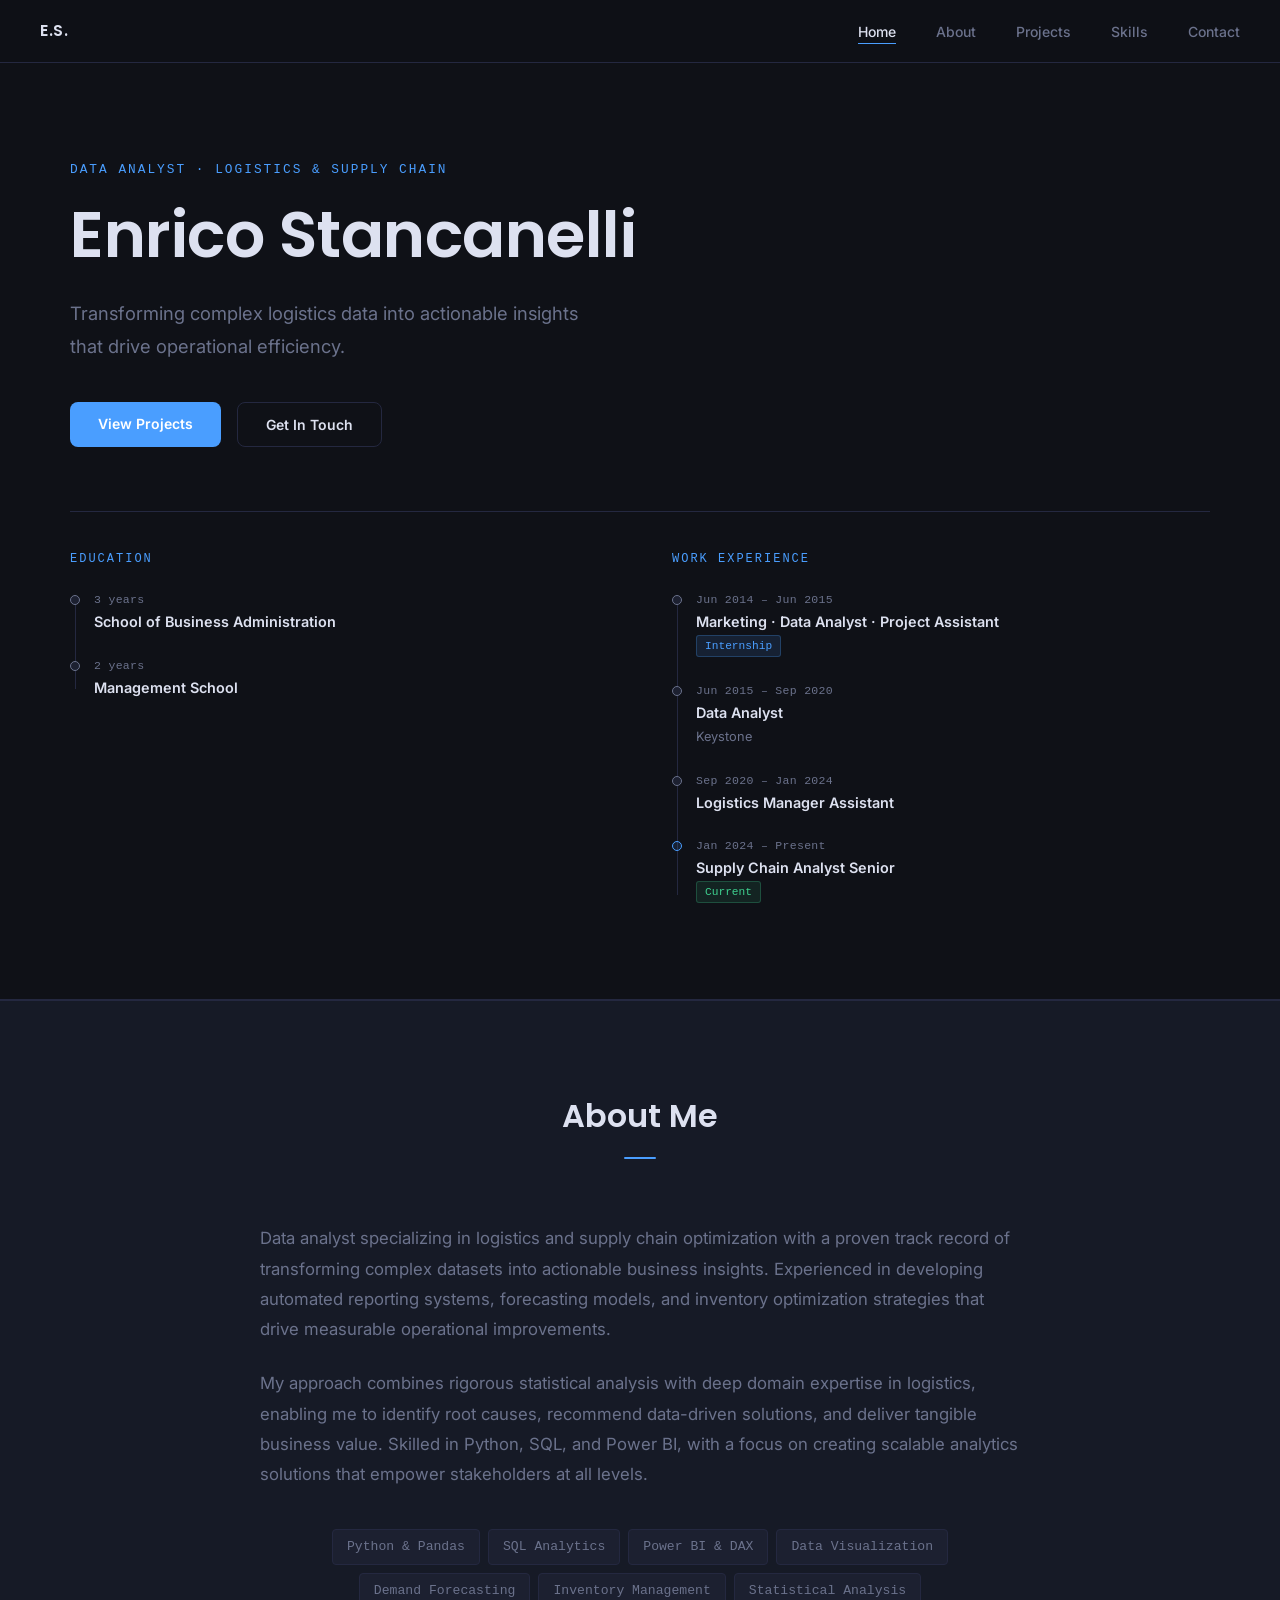
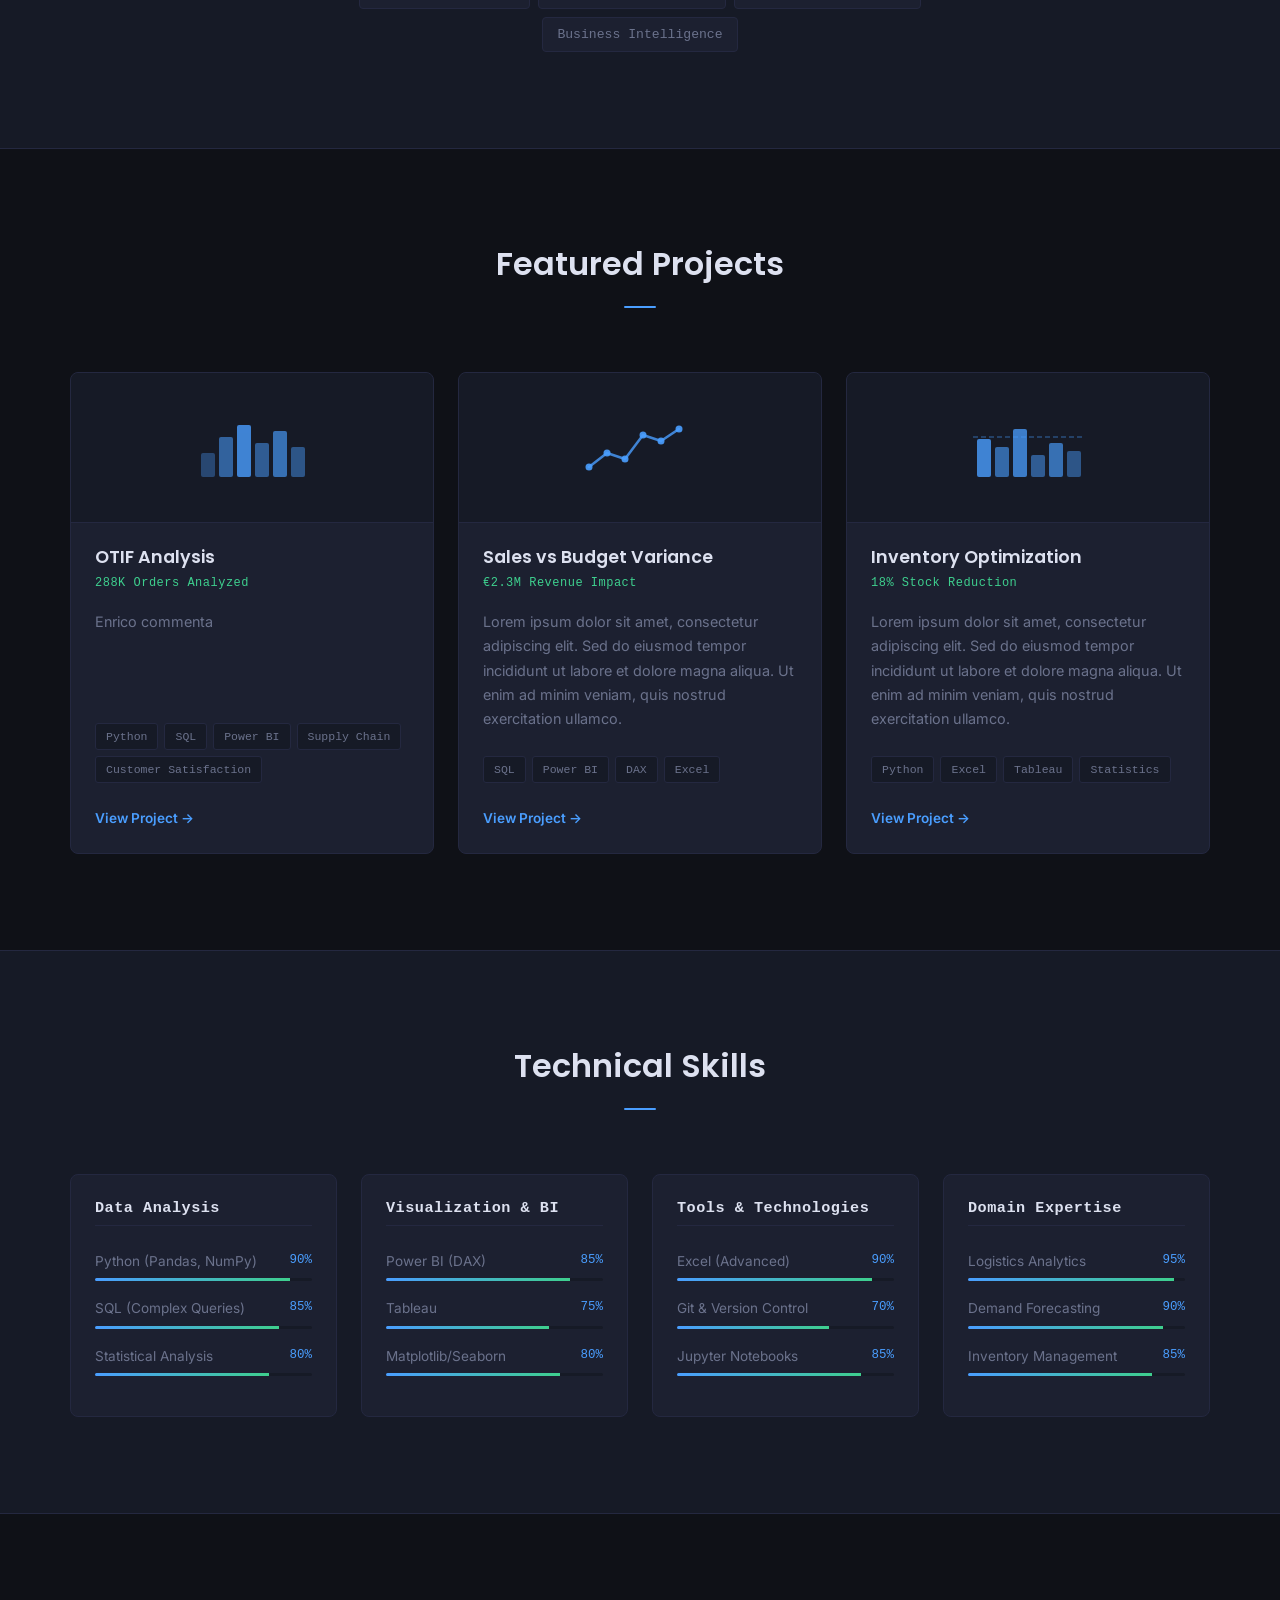
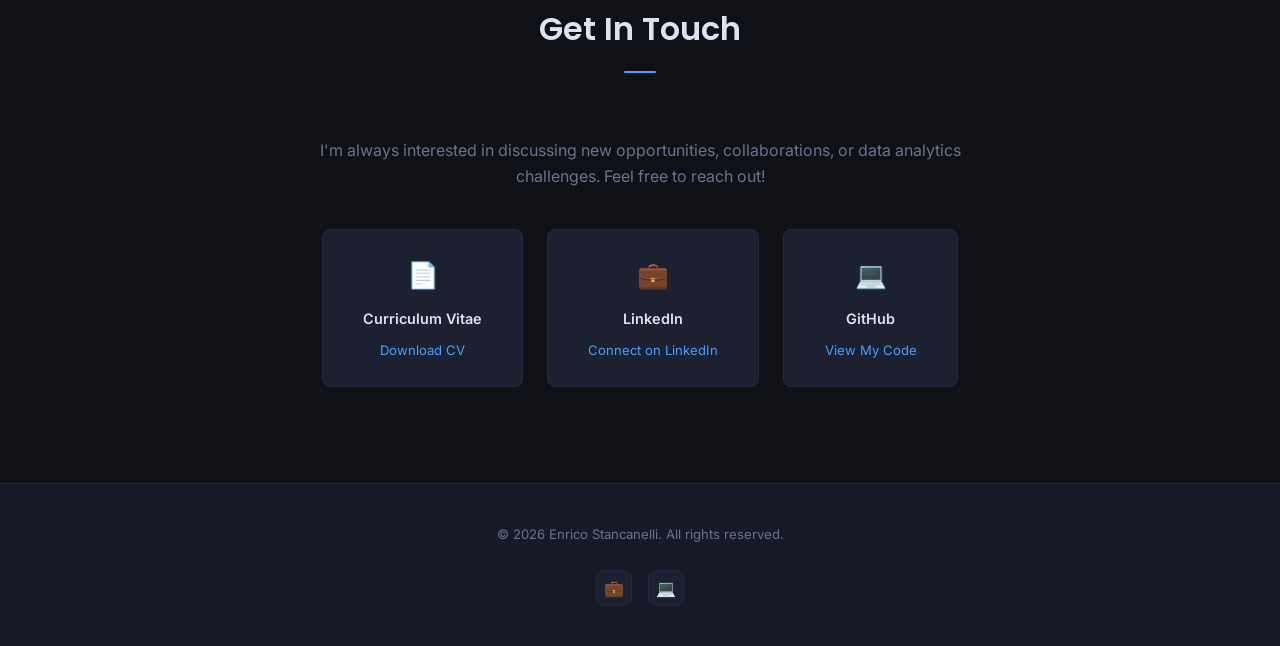
==== commit e87aa3e5: "Style: modified layout to dark minimal" ====
--- a/index.html
+++ b/index.html
@@ -48,18 +48,85 @@
   <!-- HERO SECTION -->
   <section id="home" class="hero">
     <div class="hero-content">
-      <!-- Profile Placeholder with Initials -->
-      <div class="profile-placeholder">E.S.</div>
-
-      <!-- UPDATE: Replace with your actual name -->
+
+      <span class="hero-label">Data Analyst &middot; Logistics &amp; Supply Chain</span>
       <h1>Enrico Stancanelli</h1>
-      <p class="hero-subtitle">Data Analyst | Logistics & Supply Chain</p>
-      <p class="hero-tagline">Transforming complex logistics data into actionable insights that drive operational efficiency</p>
+      <p class="hero-tagline">Transforming complex logistics data into actionable insights that drive operational efficiency.</p>
 
       <div class="hero-buttons">
         <a href="#projects" class="btn btn-primary">View Projects</a>
         <a href="#contact" class="btn btn-secondary">Get In Touch</a>
       </div>
+
+      <div class="hero-timeline">
+
+        <div class="hero-timeline-col">
+          <h3 class="hero-timeline-heading">Education</h3>
+          <div class="htl">
+
+            <div class="htl-item">
+              <div class="htl-dot"></div>
+              <div class="htl-body">
+                <span class="htl-period">3 years</span>
+                <span class="htl-title">School of Business Administration</span>
+              </div>
+            </div>
+
+            <div class="htl-item">
+              <div class="htl-dot"></div>
+              <div class="htl-body">
+                <span class="htl-period">2 years</span>
+                <span class="htl-title">Management School</span>
+              </div>
+            </div>
+
+          </div>
+        </div>
+
+        <div class="hero-timeline-col">
+          <h3 class="hero-timeline-heading">Work Experience</h3>
+          <div class="htl">
+
+            <div class="htl-item">
+              <div class="htl-dot"></div>
+              <div class="htl-body">
+                <span class="htl-period">Jun 2014 &ndash; Jun 2015</span>
+                <span class="htl-title">Marketing &middot; Data Analyst &middot; Project Assistant</span>
+                <span class="htl-tag">Internship</span>
+              </div>
+            </div>
+
+            <div class="htl-item">
+              <div class="htl-dot"></div>
+              <div class="htl-body">
+                <span class="htl-period">Jun 2015 &ndash; Sep 2020</span>
+                <span class="htl-title">Data Analyst</span>
+                <span class="htl-company">Keystone</span>
+              </div>
+            </div>
+
+            <div class="htl-item">
+              <div class="htl-dot"></div>
+              <div class="htl-body">
+                <span class="htl-period">Sep 2020 &ndash; Jan 2024</span>
+                <span class="htl-title">Logistics Manager Assistant</span>
+              </div>
+            </div>
+
+            <div class="htl-item">
+              <div class="htl-dot htl-dot--active"></div>
+              <div class="htl-body">
+                <span class="htl-period">Jan 2024 &ndash; Present</span>
+                <span class="htl-title">Supply Chain Analyst Senior</span>
+                <span class="htl-tag htl-tag--current">Current</span>
+              </div>
+            </div>
+
+          </div>
+        </div>
+
+      </div>
+
     </div>
   </section>
 
@@ -68,7 +135,6 @@
     <div class="container">
       <h2 class="section-title">About Me</h2>
       <div class="about-content">
-        <!-- UPDATE: Replace with your actual bio -->
         <p>
           Data analyst specializing in logistics and supply chain optimization with a proven track record
           of transforming complex datasets into actionable business insights. Experienced in developing
@@ -82,11 +148,10 @@
           analytics solutions that empower stakeholders at all levels.
         </p>
 
-        <!-- Core Competencies -->
         <div class="competencies">
-          <span class="competency-badge">Python & Pandas</span>
+          <span class="competency-badge">Python &amp; Pandas</span>
           <span class="competency-badge">SQL Analytics</span>
-          <span class="competency-badge">Power BI & DAX</span>
+          <span class="competency-badge">Power BI &amp; DAX</span>
           <span class="competency-badge">Data Visualization</span>
           <span class="competency-badge">Demand Forecasting</span>
           <span class="competency-badge">Inventory Management</span>
@@ -107,42 +172,57 @@
         <!-- Project 1: OTIF Analysis -->
         <article class="project-card fade-in">
           <div class="project-thumbnail">
-            🚚
+            <!-- Bar chart placeholder -->
+            <svg class="chart-placeholder" viewBox="0 0 110 65" fill="none" xmlns="http://www.w3.org/2000/svg">
+              <rect x="4"  y="38" width="14" height="24" rx="2" opacity="0.35"/>
+              <rect x="22" y="22" width="14" height="40" rx="2" opacity="0.55"/>
+              <rect x="40" y="10" width="14" height="52" rx="2" opacity="0.80"/>
+              <rect x="58" y="28" width="14" height="34" rx="2" opacity="0.50"/>
+              <rect x="76" y="16" width="14" height="46" rx="2" opacity="0.65"/>
+              <rect x="94" y="32" width="14" height="30" rx="2" opacity="0.45"/>
+            </svg>
           </div>
           <div class="project-content">
             <h3 class="project-title">OTIF Analysis</h3>
             <span class="project-metrics">288K Orders Analyzed</span>
 
             <p class="project-description">
-              Monitored On Time In Full (OTIF) performance across 288K orders over a 2-year period,
-              tracking delivery reliability, order completeness, and service level trends by month.
-              Built an interactive dashboard to support operational decision-making in supply chain.
+              Enrico commenta
             </p>
 
             <div class="project-tech">
               <span class="tech-badge">Python</span>
               <span class="tech-badge">SQL</span>
-              <span class="tech-badge">Chart.js</span>
+              <span class="tech-badge">Power BI</span>
               <span class="tech-badge">Supply Chain</span>
-            </div>
-
-            <a href="pages/forecast-accuracy.html" class="project-link">View Project →</a>
+              <span class="tech-badge">Customer Satisfaction</span>
+            </div>
+
+            <a href="pages/forecast-accuracy.html" class="project-link">View Project &rarr;</a>
           </div>
         </article>
 
         <!-- Project 2: Sales vs Budget -->
         <article class="project-card fade-in">
           <div class="project-thumbnail">
-            💰
+            <!-- Line chart placeholder -->
+            <svg class="chart-placeholder" viewBox="0 0 110 65" fill="none" xmlns="http://www.w3.org/2000/svg">
+              <polyline points="4,52 22,38 40,44 58,20 76,26 94,14" stroke-width="2.5" fill="none" opacity="0.8" stroke-linecap="round" stroke-linejoin="round"/>
+              <circle cx="4"  cy="52" r="3.5" opacity="0.9"/>
+              <circle cx="22" cy="38" r="3.5" opacity="0.9"/>
+              <circle cx="40" cy="44" r="3.5" opacity="0.9"/>
+              <circle cx="58" cy="20" r="3.5" opacity="0.9"/>
+              <circle cx="76" cy="26" r="3.5" opacity="0.9"/>
+              <circle cx="94" cy="14" r="3.5" opacity="0.9"/>
+            </svg>
           </div>
           <div class="project-content">
             <h3 class="project-title">Sales vs Budget Variance</h3>
-            <span class="project-metrics">€2.3M Revenue Impact</span>
+            <span class="project-metrics">&euro;2.3M Revenue Impact</span>
 
             <p class="project-description">
-              Built automated sales variance reporting system that reduced reporting time from 5 days
-              to 4 hours while identifying €2.3M in revenue impact opportunities. Integrated multiple
-              data sources and created interactive Power BI dashboards for real-time monitoring.
+              Lorem ipsum dolor sit amet, consectetur adipiscing elit. Sed do eiusmod tempor incididunt ut
+              labore et dolore magna aliqua. Ut enim ad minim veniam, quis nostrud exercitation ullamco.
             </p>
 
             <div class="project-tech">
@@ -152,23 +232,31 @@
               <span class="tech-badge">Excel</span>
             </div>
 
-            <a href="pages/sales-vs-budget.html" class="project-link">View Project →</a>
+            <a href="pages/sales-vs-budget.html" class="project-link">View Project &rarr;</a>
           </div>
         </article>
 
         <!-- Project 3: Inventory Analysis -->
         <article class="project-card fade-in">
           <div class="project-thumbnail">
-            📦
+            <!-- Mixed chart placeholder (bars + threshold line) -->
+            <svg class="chart-placeholder" viewBox="0 0 110 65" fill="none" xmlns="http://www.w3.org/2000/svg">
+              <rect x="4"  y="24" width="14" height="38" rx="2" opacity="0.80"/>
+              <rect x="22" y="32" width="14" height="30" rx="2" opacity="0.60"/>
+              <rect x="40" y="14" width="14" height="48" rx="2" opacity="0.75"/>
+              <rect x="58" y="40" width="14" height="22" rx="2" opacity="0.50"/>
+              <rect x="76" y="28" width="14" height="34" rx="2" opacity="0.65"/>
+              <rect x="94" y="36" width="14" height="26" rx="2" opacity="0.45"/>
+              <line x1="0" y1="22" x2="110" y2="22" stroke-width="1.5" stroke-dasharray="5,3" opacity="0.4"/>
+            </svg>
           </div>
           <div class="project-content">
             <h3 class="project-title">Inventory Optimization</h3>
             <span class="project-metrics">18% Stock Reduction</span>
 
             <p class="project-description">
-              Conducted comprehensive inventory analysis using ABC/XYZ classification and safety stock
-              optimization, achieving 18% inventory reduction (€630K) while maintaining 95% service
-              levels. Implemented automated monthly health reports for ongoing monitoring.
+              Lorem ipsum dolor sit amet, consectetur adipiscing elit. Sed do eiusmod tempor incididunt ut
+              labore et dolore magna aliqua. Ut enim ad minim veniam, quis nostrud exercitation ullamco.
             </p>
 
             <div class="project-tech">
@@ -178,7 +266,7 @@
               <span class="tech-badge">Statistics</span>
             </div>
 
-            <a href="pages/inventory-analysis.html" class="project-link">View Project →</a>
+            <a href="pages/inventory-analysis.html" class="project-link">View Project &rarr;</a>
           </div>
         </article>
 
@@ -229,7 +317,7 @@
 
         <!-- Visualization -->
         <div class="skill-category fade-in">
-          <h3>Visualization & BI</h3>
+          <h3>Visualization &amp; BI</h3>
           <ul class="skill-list">
             <li class="skill-item">
               <div class="skill-name">
@@ -263,7 +351,7 @@
 
         <!-- Tools & Technologies -->
         <div class="skill-category fade-in">
-          <h3>Tools & Technologies</h3>
+          <h3>Tools &amp; Technologies</h3>
           <ul class="skill-list">
             <li class="skill-item">
               <div class="skill-name">
@@ -276,7 +364,7 @@
             </li>
             <li class="skill-item">
               <div class="skill-name">
-                <span>Git & Version Control</span>
+                <span>Git &amp; Version Control</span>
                 <span>70%</span>
               </div>
               <div class="skill-bar">
@@ -343,13 +431,13 @@
 
         <div class="contact-methods">
 
-          <!-- Email -->
+          <!-- CV Download -->
           <div class="contact-item">
-            <div class="contact-icon">📧</div>
-            <div class="contact-label">Email</div>
-            <!-- UPDATE: Replace with your actual email -->
+            <div class="contact-icon">📄</div>
+            <div class="contact-label">Curriculum Vitae</div>
             <div class="contact-value">
-              <a href="mailto:[YOUR_EMAIL]">[YOUR_EMAIL]</a>
+              <!-- UPDATE: Replace # with the actual CV file path -->
+              <a href="#" download>Download CV</a>
             </div>
           </div>
 
@@ -367,7 +455,6 @@
           <div class="contact-item">
             <div class="contact-icon">💻</div>
             <div class="contact-label">GitHub</div>
-            <!-- UPDATE: Replace with your actual GitHub profile -->
             <div class="contact-value">
               <a href="https://github.com/HenryFoster89" target="_blank" rel="noopener noreferrer">View My Code</a>
             </div>
@@ -381,20 +468,15 @@
   <!-- FOOTER -->
   <footer>
     <div class="container">
-      <p>&copy; <span class="current-year">2024</span> Enrico Stancanelli. All rights reserved.</p>
-      <p>Built with HTML, CSS, and JavaScript</p>
+      <p>&copy; <span class="current-year">2026</span> Enrico Stancanelli. All rights reserved.</p>
 
       <div class="social-links">
-        <!-- UPDATE: Replace with your actual profile URLs -->
         <a href="https://linkedin.com/in/[YOUR_LINKEDIN]" class="social-link" target="_blank" rel="noopener noreferrer" aria-label="LinkedIn">
           💼
         </a>
         <a href="https://github.com/HenryFoster89" class="social-link" target="_blank" rel="noopener noreferrer" aria-label="GitHub">
           💻
         </a>
-        <a href="mailto:[YOUR_EMAIL]" class="social-link" aria-label="Email">
-          📧
-        </a>
       </div>
     </div>
   </footer>
--- a/assets/css/style.css
+++ b/assets/css/style.css
@@ -1,129 +1,109 @@
-/* =================================
-   DATA ANALYTICS PORTFOLIO STYLESHEET
-   Portfolio: Enrico Stancanelli
-   Industry: Logistics & Supply Chain
-   ================================= */
-
-/* =================================
-   1. CSS RESET & BASE STYLES
-   ================================= */
+/* =========================================
+   ENRICO STANCANELLI · PORTFOLIO
+   Theme: Dark Clean Minimal
+   ========================================= */
+
+/* 1. VARIABLES
+   ========================================= */
+:root {
+  --bg:          #0f1117;
+  --surface:     #161a26;
+  --card:        #1c2030;
+  --accent:      #4a9eff;
+  --accent-dim:  rgba(74, 158, 255, 0.12);
+  --success:     #3ecf8e;
+  --text:        #dde1f0;
+  --muted:       #6b728c;
+  --border:      #242840;
+
+  --space-xs:  8px;
+  --space-sm:  16px;
+  --space-md:  24px;
+  --space-lg:  40px;
+  --space-xl:  64px;
+  --space-xxl: 96px;
+
+  --font-head: 'Poppins', sans-serif;
+  --font-body: 'Inter', sans-serif;
+  --font-mono: 'Roboto Mono', monospace;
+
+  --max-width: 1140px;
+  --radius:    8px;
+  --t:         0.25s ease;
+}
+
+/* 2. RESET & BASE
+   ========================================= */
 *, *::before, *::after {
   box-sizing: border-box;
   margin: 0;
   padding: 0;
 }
 
-:root {
-  /* Color variables - Logistics Professional Theme */
-  --primary-blue: #2C3E50;
-  --accent-blue: #3498DB;
-  --success-green: #27AE60;
-  --warning-orange: #E67E22;
-  --bg-light: #F8F9FA;
-  --white: #FFFFFF;
-  --text-dark: #2C3E50;
-  --text-light: #7F8C8D;
-
-  /* Spacing system (8px base unit) */
-  --space-xs: 8px;
-  --space-sm: 16px;
-  --space-md: 24px;
-  --space-lg: 32px;
-  --space-xl: 48px;
-  --space-xxl: 64px;
-
-  /* Typography */
-  --font-heading: 'Poppins', sans-serif;
-  --font-body: 'Inter', sans-serif;
-  --font-mono: 'Roboto Mono', monospace;
-
-  /* Layout */
-  --max-width: 1200px;
-  --border-radius: 12px;
-  --transition: all 0.3s ease;
-
-  /* Shadows */
-  --shadow-sm: 0 2px 10px rgba(0,0,0,0.08);
-  --shadow-md: 0 4px 15px rgba(0,0,0,0.1);
-  --shadow-lg: 0 8px 30px rgba(0,0,0,0.15);
-}
-
-html {
-  scroll-behavior: smooth;
-}
+html { scroll-behavior: smooth; }
 
 body {
   font-family: var(--font-body);
-  color: var(--text-dark);
-  background-color: var(--bg-light);
-  line-height: 1.6;
+  background: var(--bg);
+  color: var(--text);
+  line-height: 1.65;
   overflow-x: hidden;
 }
 
-/* =================================
-   2. TYPOGRAPHY
-   ================================= */
+/* 3. TYPOGRAPHY
+   ========================================= */
 h1, h2, h3, h4, h5, h6 {
-  font-family: var(--font-heading);
+  font-family: var(--font-head);
   font-weight: 600;
   line-height: 1.2;
-  margin-bottom: var(--space-md);
-  color: var(--primary-blue);
-}
-
-h1 {
-  font-size: clamp(2rem, 5vw, 3rem);
-}
-
-h2 {
-  font-size: clamp(1.5rem, 3.5vw, 2.25rem);
-}
-
-h3 {
-  font-size: clamp(1.25rem, 2.5vw, 1.75rem);
-}
+  color: var(--text);
+}
+
+h1 { font-size: clamp(2.5rem, 5vw, 4rem); letter-spacing: -0.5px; }
+h2 { font-size: clamp(1.75rem, 3vw, 2.5rem); }
+h3 { font-size: 1.15rem; }
 
 p {
+  color: var(--muted);
+  font-size: 1rem;
   margin-bottom: var(--space-sm);
-  color: var(--text-light);
-  font-size: clamp(1rem, 2vw, 1.125rem);
 }
 
 a {
-  color: var(--accent-blue);
+  color: var(--accent);
   text-decoration: none;
-  transition: var(--transition);
-}
-
-a:hover {
-  color: var(--primary-blue);
-}
-
-/* =================================
-   3. NAVIGATION
-   ================================= */
+  transition: var(--t);
+}
+
+a:hover { color: #82bcff; }
+
+/* 4. NAVBAR
+   ========================================= */
 .navbar {
   position: sticky;
   top: 0;
-  background: var(--white);
-  box-shadow: 0 2px 10px rgba(0,0,0,0.1);
-  padding: var(--space-sm) var(--space-lg);
   z-index: 1000;
   display: flex;
+  align-items: center;
   justify-content: space-between;
-  align-items: center;
-  transition: var(--transition);
+  padding: 18px var(--space-lg);
+  background: rgba(15, 17, 23, 0.88);
+  backdrop-filter: blur(14px);
+  -webkit-backdrop-filter: blur(14px);
+  border-bottom: 1px solid var(--border);
+  transition: var(--t);
 }
 
 .navbar.scrolled {
-  box-shadow: 0 4px 20px rgba(0,0,0,0.15);
+  background: rgba(15, 17, 23, 0.96);
 }
 
 .nav-brand {
-  font-family: var(--font-heading);
-  font-size: 1.5rem;
-  font-weight: 700;
-  color: var(--primary-blue);
+  font-family: var(--font-head);
+  font-size: 1rem;
+  font-weight: 600;
+  color: var(--text);
+  letter-spacing: 0.5px;
   text-decoration: none;
 }
 
@@ -135,28 +115,29 @@
 }
 
 .nav-link {
+  font-size: 0.875rem;
+  font-weight: 500;
+  color: var(--muted);
   text-decoration: none;
-  color: var(--text-dark);
-  font-weight: 500;
-  transition: var(--transition);
   position: relative;
-  padding: 4px 0;
+  padding-bottom: 2px;
+  transition: var(--t);
 }
 
 .nav-link::after {
   content: '';
   position: absolute;
-  bottom: -4px;
+  bottom: -2px;
   left: 0;
   width: 0;
-  height: 2px;
-  background: var(--accent-blue);
-  transition: var(--transition);
+  height: 1px;
+  background: var(--accent);
+  transition: var(--t);
 }
 
 .nav-link:hover,
 .nav-link.active {
-  color: var(--accent-blue);
+  color: var(--text);
 }
 
 .nav-link:hover::after,
@@ -164,10 +145,11 @@
   width: 100%;
 }
 
-/* Hamburger menu for mobile */
+/* Hamburger */
 .hamburger {
   display: none;
   flex-direction: column;
+  gap: 5px;
   cursor: pointer;
   background: none;
   border: none;
@@ -175,44 +157,34 @@
 }
 
 .hamburger span {
-  width: 25px;
-  height: 3px;
-  background: var(--primary-blue);
-  margin: 3px 0;
-  transition: var(--transition);
+  width: 22px;
+  height: 2px;
+  background: var(--text);
   border-radius: 2px;
-}
-
-.hamburger.active span:nth-child(1) {
-  transform: rotate(45deg) translate(6px, 6px);
-}
-
-.hamburger.active span:nth-child(2) {
-  opacity: 0;
-}
-
-.hamburger.active span:nth-child(3) {
-  transform: rotate(-45deg) translate(6px, -6px);
-}
+  transition: var(--t);
+}
+
+.hamburger.active span:nth-child(1) { transform: rotate(45deg) translate(5px, 5px); }
+.hamburger.active span:nth-child(2) { opacity: 0; }
+.hamburger.active span:nth-child(3) { transform: rotate(-45deg) translate(5px, -5px); }
 
 @media (max-width: 767px) {
-  .hamburger {
-    display: flex;
-  }
+  .hamburger { display: flex; }
 
   .nav-menu {
     position: absolute;
     top: 100%;
     left: 0;
     right: 0;
-    background: var(--white);
+    background: var(--surface);
     flex-direction: column;
     padding: var(--space-md);
-    box-shadow: 0 4px 10px rgba(0,0,0,0.1);
-    transform: translateY(-100%);
+    gap: var(--space-sm);
+    border-bottom: 1px solid var(--border);
+    transform: translateY(-8px);
     opacity: 0;
     pointer-events: none;
-    transition: var(--transition);
+    transition: var(--t);
   }
 
   .nav-menu.active {
@@ -222,141 +194,201 @@
   }
 }
 
-/* =================================
-   4. HERO SECTION
-   ================================= */
+/* 5. HERO
+   ========================================= */
 .hero {
-  min-height: 100vh;
-  display: flex;
-  flex-direction: column;
+  min-height: 92vh;
+  display: flex;
   align-items: center;
-  justify-content: center;
-  text-align: center;
-  padding: var(--space-xl) var(--space-lg);
-  background: linear-gradient(135deg, #667eea 0%, #764ba2 100%);
-  color: var(--white);
+  padding: var(--space-xxl) var(--space-lg);
+  border-bottom: 1px solid var(--border);
+}
+
+.hero-content {
+  max-width: var(--max-width);
+  margin: 0 auto;
+  width: 100%;
+}
+
+.hero-label {
+  font-family: var(--font-mono);
+  font-size: 0.8rem;
+  color: var(--accent);
+  letter-spacing: 2px;
+  text-transform: uppercase;
+  margin-bottom: var(--space-sm);
+  display: block;
+}
+
+.hero h1 {
+  margin-bottom: var(--space-md);
+}
+
+.hero-tagline {
+  font-size: clamp(1rem, 1.8vw, 1.15rem);
+  color: var(--muted);
+  max-width: 520px;
+  margin-bottom: var(--space-lg);
+  line-height: 1.75;
+}
+
+.hero-buttons {
+  display: flex;
+  gap: var(--space-sm);
+  flex-wrap: wrap;
+  margin-bottom: var(--space-xl);
+}
+
+/* Hero Timeline */
+.hero-timeline {
+  display: grid;
+  grid-template-columns: 1fr 1fr;
+  gap: var(--space-xl);
+  padding-top: var(--space-lg);
+  border-top: 1px solid var(--border);
+}
+
+.hero-timeline-heading {
+  font-family: var(--font-mono);
+  font-size: 0.75rem;
+  text-transform: uppercase;
+  letter-spacing: 2px;
+  color: var(--accent);
+  margin-bottom: var(--space-md);
+  font-weight: 500;
+}
+
+/* htl = hero timeline */
+.htl {
   position: relative;
-  overflow: hidden;
-}
-
-.hero::before {
+  padding-left: 24px;
+}
+
+.htl::before {
   content: '';
   position: absolute;
-  top: 0;
-  left: 0;
-  right: 0;
-  bottom: 0;
-  background:
-    linear-gradient(90deg, rgba(255,255,255,0.1) 1px, transparent 1px),
-    linear-gradient(rgba(255,255,255,0.1) 1px, transparent 1px);
-  background-size: 50px 50px;
-  opacity: 0.3;
-  animation: backgroundScroll 20s linear infinite;
-}
-
-@keyframes backgroundScroll {
-  0% { transform: translate(0, 0); }
-  100% { transform: translate(50px, 50px); }
-}
-
-.hero-content {
-  max-width: 800px;
-  z-index: 1;
+  left: 5px;
+  top: 8px;
+  bottom: 8px;
+  width: 1px;
+  background: var(--border);
+}
+
+.htl-item {
   position: relative;
-}
-
-.profile-image {
-  width: 200px;
-  height: 200px;
+  margin-bottom: var(--space-md);
+}
+
+.htl-item:last-child {
+  margin-bottom: 0;
+}
+
+.htl-dot {
+  position: absolute;
+  left: -24px;
+  top: 5px;
+  width: 10px;
+  height: 10px;
   border-radius: 50%;
-  border: 5px solid var(--white);
-  margin-bottom: var(--space-md);
-  object-fit: cover;
-  box-shadow: 0 10px 30px rgba(0,0,0,0.3);
-}
-
-/* Profile placeholder with initials */
-.profile-placeholder {
-  width: 200px;
-  height: 200px;
-  border-radius: 50%;
-  border: 5px solid var(--white);
-  margin: 0 auto var(--space-md);
-  background: linear-gradient(135deg, var(--accent-blue), var(--success-green));
-  display: flex;
-  align-items: center;
-  justify-content: center;
-  font-size: 4rem;
-  font-weight: 700;
-  font-family: var(--font-heading);
-  color: var(--white);
-  box-shadow: 0 10px 30px rgba(0,0,0,0.3);
-}
-
-.hero h1 {
-  color: var(--white);
-  margin-bottom: var(--space-sm);
-}
-
-.hero-subtitle {
-  font-size: clamp(1.25rem, 3vw, 1.5rem);
-  margin-bottom: var(--space-sm);
-  opacity: 0.95;
-}
-
-.hero-tagline {
-  font-size: clamp(1rem, 2vw, 1.25rem);
-  opacity: 0.9;
-  margin-bottom: var(--space-lg);
-}
-
-.hero-buttons {
-  display: flex;
-  gap: var(--space-md);
-  justify-content: center;
-  flex-wrap: wrap;
-  margin-top: var(--space-lg);
-}
-
+  background: var(--card);
+  border: 1.5px solid var(--muted);
+}
+
+.htl-dot--active {
+  border-color: var(--accent);
+  background: var(--accent-dim);
+}
+
+.htl-body {
+  display: flex;
+  flex-direction: column;
+  gap: 3px;
+}
+
+.htl-period {
+  font-family: var(--font-mono);
+  font-size: 0.72rem;
+  color: var(--muted);
+  letter-spacing: 0.3px;
+}
+
+.htl-title {
+  font-size: 0.9rem;
+  font-weight: 600;
+  color: var(--text);
+  line-height: 1.35;
+}
+
+.htl-company {
+  font-size: 0.8rem;
+  color: var(--muted);
+}
+
+.htl-tag {
+  display: inline-block;
+  background: var(--accent-dim);
+  color: var(--accent);
+  border: 1px solid rgba(74, 158, 255, 0.25);
+  padding: 1px 8px;
+  border-radius: 3px;
+  font-size: 0.7rem;
+  font-family: var(--font-mono);
+  width: fit-content;
+}
+
+.htl-tag--current {
+  background: rgba(62, 207, 142, 0.1);
+  color: var(--success);
+  border-color: rgba(62, 207, 142, 0.25);
+}
+
+@media (max-width: 767px) {
+  .hero-timeline {
+    grid-template-columns: 1fr;
+    gap: var(--space-lg);
+  }
+}
+
+/* 6. BUTTONS
+   ========================================= */
 .btn {
-  padding: 12px 32px;
-  border-radius: var(--border-radius);
+  display: inline-block;
+  padding: 10px 28px;
+  border-radius: var(--radius);
+  font-size: 0.875rem;
+  font-weight: 600;
+  font-family: var(--font-body);
+  cursor: pointer;
+  transition: var(--t);
   text-decoration: none;
-  font-weight: 600;
-  transition: var(--transition);
-  display: inline-block;
   border: none;
-  cursor: pointer;
-  font-size: 1rem;
-  font-family: var(--font-body);
 }
 
 .btn-primary {
-  background: var(--accent-blue);
-  color: var(--white);
+  background: var(--accent);
+  color: #fff;
 }
 
 .btn-primary:hover {
-  background: #2980B9;
-  transform: translateY(-2px);
-  box-shadow: 0 5px 15px rgba(52, 152, 219, 0.4);
+  background: #82bcff;
+  color: #fff;
+  transform: translateY(-1px);
 }
 
 .btn-secondary {
   background: transparent;
-  border: 2px solid var(--white);
-  color: var(--white);
+  border: 1px solid var(--border);
+  color: var(--text);
 }
 
 .btn-secondary:hover {
-  background: var(--white);
-  color: var(--primary-blue);
-  transform: translateY(-2px);
-}
-
-/* =================================
-   5. SECTION CONTAINERS
-   ================================= */
+  border-color: var(--accent);
+  color: var(--accent);
+  transform: translateY(-1px);
+}
+
+/* 7. SECTION LAYOUT
+   ========================================= */
 section {
   padding: var(--space-xxl) var(--space-lg);
 }
@@ -367,127 +399,140 @@
 }
 
 .section-title {
+  font-size: clamp(1.5rem, 2.5vw, 2rem);
+  margin-bottom: var(--space-xl);
   text-align: center;
-  margin-bottom: var(--space-xl);
   position: relative;
-  font-size: clamp(2rem, 4vw, 2.5rem);
+  padding-bottom: var(--space-md);
 }
 
 .section-title::after {
   content: '';
-  display: block;
-  width: 60px;
-  height: 4px;
-  background: var(--accent-blue);
-  margin: var(--space-sm) auto 0;
+  position: absolute;
+  bottom: 0;
+  left: 50%;
+  transform: translateX(-50%);
+  width: 32px;
+  height: 2px;
+  background: var(--accent);
   border-radius: 2px;
 }
 
-.bg-light {
-  background: var(--bg-light);
-}
-
-.bg-white {
-  background: var(--white);
-}
-
-/* =================================
-   6. ABOUT SECTION
-   ================================= */
+/* 8. ABOUT
+   ========================================= */
 .about {
-  background: var(--white);
+  background: var(--surface);
+  border-top: 1px solid var(--border);
+  border-bottom: 1px solid var(--border);
 }
 
 .about-content {
-  max-width: 800px;
+  max-width: 760px;
   margin: 0 auto;
   text-align: center;
 }
 
 .about-content p {
-  font-size: 1.125rem;
+  font-size: 1.05rem;
+  text-align: left;
   margin-bottom: var(--space-md);
-  text-align: left;
+  line-height: 1.8;
+  color: var(--muted);
 }
 
 .competencies {
   display: flex;
   flex-wrap: wrap;
+  gap: var(--space-xs);
   justify-content: center;
-  gap: var(--space-sm);
   margin-top: var(--space-lg);
 }
 
 .competency-badge {
-  background: var(--bg-light);
-  color: var(--primary-blue);
-  padding: 8px 16px;
-  border-radius: 20px;
-  font-size: 0.95rem;
+  background: var(--card);
+  color: var(--muted);
+  padding: 6px 14px;
+  border-radius: 4px;
+  font-size: 0.82rem;
   font-weight: 500;
-  border: 2px solid transparent;
-  transition: var(--transition);
+  font-family: var(--font-mono);
+  border: 1px solid var(--border);
+  transition: var(--t);
 }
 
 .competency-badge:hover {
-  border-color: var(--accent-blue);
-  background: var(--white);
-  transform: translateY(-2px);
-}
-
-/* =================================
-   7. PROJECT GRID
-   ================================= */
+  border-color: var(--accent);
+  color: var(--text);
+}
+
+/* 9. PROJECTS
+   ========================================= */
 .projects {
-  background: var(--bg-light);
+  background: var(--bg);
 }
 
 .project-grid {
   display: grid;
   grid-template-columns: 1fr;
-  gap: var(--space-lg);
+  gap: var(--space-md);
   max-width: var(--max-width);
   margin: 0 auto;
 }
 
 @media (min-width: 768px) {
-  .project-grid {
-    grid-template-columns: repeat(2, 1fr);
-  }
+  .project-grid { grid-template-columns: repeat(2, 1fr); }
 }
 
 @media (min-width: 1024px) {
-  .project-grid {
-    grid-template-columns: repeat(3, 1fr);
-  }
+  .project-grid { grid-template-columns: repeat(3, 1fr); }
 }
 
 .project-card {
-  background: var(--white);
-  border-radius: var(--border-radius);
+  background: var(--card);
+  border: 1px solid var(--border);
+  border-radius: var(--radius);
   overflow: hidden;
-  box-shadow: var(--shadow-md);
-  transition: var(--transition);
   display: flex;
   flex-direction: column;
+  transition: var(--t);
   cursor: pointer;
 }
 
 .project-card:hover {
-  transform: translateY(-8px);
-  box-shadow: var(--shadow-lg);
+  border-color: var(--accent);
+  transform: translateY(-4px);
 }
 
 .project-thumbnail {
   width: 100%;
-  height: 200px;
-  object-fit: cover;
-  background: linear-gradient(135deg, #667eea 0%, #764ba2 100%);
+  height: 150px;
+  background: var(--surface);
   display: flex;
   align-items: center;
   justify-content: center;
-  font-size: 4rem;
-  color: rgba(255,255,255,0.3);
+  border-bottom: 1px solid var(--border);
+}
+
+.chart-placeholder {
+  width: 110px;
+  height: 65px;
+  color: var(--accent);
+}
+
+.chart-placeholder rect {
+  fill: var(--accent);
+}
+
+.chart-placeholder polyline {
+  stroke: var(--accent);
+}
+
+.chart-placeholder circle {
+  fill: var(--accent);
+}
+
+.chart-placeholder line {
+  stroke: var(--accent);
 }
 
 .project-content {
@@ -498,222 +543,245 @@
 }
 
 .project-title {
-  color: var(--primary-blue);
+  font-size: 1.1rem;
+  font-weight: 600;
+  color: var(--text);
+  margin-bottom: 6px;
+}
+
+.project-metrics {
+  display: inline-block;
+  font-family: var(--font-mono);
+  font-size: 0.75rem;
+  color: var(--success);
   margin-bottom: var(--space-sm);
-  font-size: 1.5rem;
+  letter-spacing: 0.5px;
 }
 
 .project-description {
   flex-grow: 1;
   margin-bottom: var(--space-md);
-  color: var(--text-light);
-}
-
-.project-metrics {
-  display: inline-block;
-  background: var(--success-green);
-  color: var(--white);
-  padding: 6px 12px;
-  border-radius: 20px;
-  font-size: 0.875rem;
+  font-size: 0.9rem;
+  color: var(--muted);
+  line-height: 1.7;
+}
+
+.project-tech {
+  display: flex;
+  flex-wrap: wrap;
+  gap: 6px;
+  margin-bottom: var(--space-md);
+}
+
+.tech-badge {
+  background: var(--surface);
+  border: 1px solid var(--border);
+  color: var(--muted);
+  padding: 3px 10px;
+  border-radius: 3px;
+  font-size: 0.72rem;
+  font-weight: 500;
+  font-family: var(--font-mono);
+}
+
+.project-link {
+  font-size: 0.85rem;
   font-weight: 600;
-  margin-bottom: var(--space-sm);
-}
-
-.project-tech {
-  display: flex;
-  gap: var(--space-xs);
-  flex-wrap: wrap;
-  margin-bottom: var(--space-md);
-}
-
-.tech-badge {
-  background: var(--bg-light);
-  color: var(--text-dark);
-  padding: 4px 12px;
-  border-radius: 16px;
-  font-size: 0.75rem;
-  font-weight: 500;
-}
-
-.project-link {
+  color: var(--accent);
+  margin-top: auto;
   display: inline-flex;
   align-items: center;
-  gap: 8px;
-  color: var(--accent-blue);
-  font-weight: 600;
-  margin-top: auto;
+  gap: 6px;
+  transition: var(--t);
 }
 
 .project-link:hover {
-  gap: 12px;
-}
-
-/* =================================
-   8. SKILLS SECTION
-   ================================= */
+  gap: 10px;
+  color: #82bcff;
+}
+
+/* 10. SKILLS
+   ========================================= */
 .skills {
-  background: var(--white);
+  background: var(--surface);
+  border-top: 1px solid var(--border);
+  border-bottom: 1px solid var(--border);
 }
 
 .skills-grid {
   display: grid;
-  grid-template-columns: repeat(auto-fit, minmax(280px, 1fr));
+  grid-template-columns: repeat(auto-fit, minmax(260px, 1fr));
   gap: var(--space-md);
   max-width: var(--max-width);
   margin: 0 auto;
 }
 
 .skill-category {
-  background: var(--bg-light);
+  background: var(--card);
+  border: 1px solid var(--border);
+  border-radius: var(--radius);
   padding: var(--space-md);
-  border-radius: var(--border-radius);
-  box-shadow: var(--shadow-sm);
-  transition: var(--transition);
+  transition: var(--t);
 }
 
 .skill-category:hover {
-  transform: translateY(-4px);
-  box-shadow: var(--shadow-md);
+  border-color: var(--accent);
 }
 
 .skill-category h3 {
-  font-size: 1.25rem;
+  font-size: 0.95rem;
+  font-weight: 600;
+  color: var(--text);
   margin-bottom: var(--space-md);
-  color: var(--primary-blue);
-}
-
-.skill-list {
-  list-style: none;
-}
-
-.skill-item {
-  margin-bottom: var(--space-sm);
-}
+  padding-bottom: var(--space-xs);
+  border-bottom: 1px solid var(--border);
+  font-family: var(--font-mono);
+  letter-spacing: 0.5px;
+}
+
+.skill-list { list-style: none; }
+
+.skill-item { margin-bottom: var(--space-sm); }
 
 .skill-name {
   display: flex;
   justify-content: space-between;
-  margin-bottom: 4px;
-  color: var(--text-dark);
-  font-weight: 500;
+  margin-bottom: 6px;
+  font-size: 0.85rem;
+}
+
+.skill-name span:first-child { color: var(--muted); }
+
+.skill-name span:last-child {
+  color: var(--accent);
+  font-family: var(--font-mono);
+  font-size: 0.78rem;
 }
 
 .skill-bar {
-  background: var(--white);
-  height: 8px;
-  border-radius: 4px;
+  background: var(--surface);
+  height: 3px;
+  border-radius: 2px;
   overflow: hidden;
-  box-shadow: inset 0 1px 3px rgba(0,0,0,0.1);
 }
 
 .skill-progress {
   height: 100%;
-  background: linear-gradient(90deg, var(--accent-blue), var(--success-green));
-  transition: width 1s ease;
+  background: linear-gradient(90deg, var(--accent), var(--success));
   width: 0;
-}
-
-/* =================================
-   9. CONTACT SECTION
-   ================================= */
+  transition: width 1.2s ease;
+}
+
+/* 11. CONTACT
+   ========================================= */
 .contact {
-  background: var(--bg-light);
+  background: var(--bg);
 }
 
 .contact-content {
-  max-width: 800px;
+  max-width: 700px;
   margin: 0 auto;
   text-align: center;
 }
 
+.contact-content > p {
+  font-size: 1rem;
+  margin-bottom: var(--space-lg);
+}
+
 .contact-methods {
   display: flex;
   justify-content: center;
-  gap: var(--space-lg);
+  gap: var(--space-md);
   flex-wrap: wrap;
-  margin-top: var(--space-lg);
 }
 
 .contact-item {
   display: flex;
   flex-direction: column;
   align-items: center;
-  gap: var(--space-sm);
-  padding: var(--space-md);
-  background: var(--white);
-  border-radius: var(--border-radius);
-  box-shadow: var(--shadow-sm);
-  transition: var(--transition);
-  min-width: 200px;
+  gap: 10px;
+  padding: var(--space-md) var(--space-lg);
+  background: var(--card);
+  border: 1px solid var(--border);
+  border-radius: var(--radius);
+  transition: var(--t);
+  min-width: 175px;
+  text-decoration: none;
 }
 
 .contact-item:hover {
-  transform: translateY(-4px);
-  box-shadow: var(--shadow-md);
+  border-color: var(--accent);
+  transform: translateY(-3px);
 }
 
 .contact-icon {
-  font-size: 2.5rem;
-  color: var(--accent-blue);
+  font-size: 1.6rem;
 }
 
 .contact-label {
   font-weight: 600;
-  color: var(--primary-blue);
+  font-size: 0.9rem;
+  color: var(--text);
 }
 
 .contact-value {
-  color: var(--text-light);
-}
-
-/* =================================
-   10. FOOTER
-   ================================= */
+  font-size: 0.82rem;
+  color: var(--muted);
+}
+
+.contact-value a {
+  color: var(--accent);
+  font-size: 0.82rem;
+}
+
+/* 12. FOOTER
+   ========================================= */
 footer {
-  background: var(--primary-blue);
-  color: var(--white);
+  background: var(--surface);
+  border-top: 1px solid var(--border);
   padding: var(--space-lg);
   text-align: center;
 }
 
 footer p {
-  color: rgba(255,255,255,0.9);
-  margin-bottom: var(--space-sm);
+  color: var(--muted);
+  font-size: 0.82rem;
+  margin-bottom: 6px;
 }
 
 .social-links {
   display: flex;
   justify-content: center;
-  gap: var(--space-md);
+  gap: var(--space-sm);
   margin-top: var(--space-md);
 }
 
 .social-link {
-  color: var(--white);
-  font-size: 1.5rem;
-  transition: var(--transition);
-  width: 40px;
-  height: 40px;
+  width: 36px;
+  height: 36px;
   display: flex;
   align-items: center;
   justify-content: center;
-  border-radius: 50%;
-  background: rgba(255,255,255,0.1);
+  border-radius: var(--radius);
+  background: var(--card);
+  border: 1px solid var(--border);
+  color: var(--muted);
+  font-size: 1rem;
+  transition: var(--t);
 }
 
 .social-link:hover {
-  background: var(--accent-blue);
-  transform: scale(1.2);
-}
-
-/* =================================
-   11. ANIMATIONS
-   ================================= */
+  border-color: var(--accent);
+  color: var(--accent);
+}
+
+/* 13. ANIMATIONS
+   ========================================= */
 .fade-in {
   opacity: 0;
-  transform: translateY(30px);
-  transition: opacity 0.6s ease, transform 0.6s ease;
+  transform: translateY(20px);
+  transition: opacity 0.5s ease, transform 0.5s ease;
 }
 
 .fade-in.visible {
@@ -721,39 +789,30 @@
   transform: translateY(0);
 }
 
-/* Stagger animation for project cards */
-.project-card:nth-child(1) {
-  transition-delay: 0s;
-}
-
-.project-card:nth-child(2) {
-  transition-delay: 0.1s;
-}
-
-.project-card:nth-child(3) {
-  transition-delay: 0.2s;
-}
-
-/* =================================
-   12. SCROLL TO TOP BUTTON
-   ================================= */
+.project-card:nth-child(2) { transition-delay: 0.08s; }
+.project-card:nth-child(3) { transition-delay: 0.16s; }
+
+/* 14. SCROLL TO TOP
+   ========================================= */
 .scroll-top-btn {
   position: fixed;
-  bottom: 30px;
-  right: 30px;
-  width: 50px;
-  height: 50px;
-  background: var(--accent-blue);
-  color: var(--white);
-  border: none;
-  border-radius: 50%;
-  font-size: 1.5rem;
+  bottom: 28px;
+  right: 28px;
+  width: 40px;
+  height: 40px;
+  background: var(--card);
+  border: 1px solid var(--border);
+  color: var(--muted);
+  border-radius: var(--radius);
+  font-size: 1rem;
   cursor: pointer;
   opacity: 0;
   pointer-events: none;
-  transition: var(--transition);
-  box-shadow: 0 4px 15px rgba(0,0,0,0.2);
+  transition: var(--t);
   z-index: 999;
+  display: flex;
+  align-items: center;
+  justify-content: center;
 }
 
 .scroll-top-btn.visible {
@@ -762,74 +821,35 @@
 }
 
 .scroll-top-btn:hover {
-  background: var(--primary-blue);
-  transform: translateY(-3px);
-}
-
-/* =================================
-   13. UTILITY CLASSES
-   ================================= */
-.text-center {
-  text-align: center;
-}
-
-.text-left {
-  text-align: left;
-}
-
-.mt-1 {
-  margin-top: var(--space-sm);
-}
-
-.mb-1 {
-  margin-bottom: var(--space-sm);
-}
-
-.mt-2 {
-  margin-top: var(--space-md);
-}
-
-.mb-2 {
-  margin-bottom: var(--space-md);
-}
-
-.hidden {
-  display: none;
-}
-
-.visible {
-  display: block;
-}
-
-/* =================================
-   14. RESPONSIVE UTILITIES
-   ================================= */
+  border-color: var(--accent);
+  color: var(--accent);
+}
+
+/* 15. RESPONSIVE
+   ========================================= */
 @media (max-width: 767px) {
   :root {
-    --space-xxl: 48px;
-    --space-xl: 32px;
+    --space-xxl: 64px;
+    --space-xl:  40px;
   }
 
-  .hero {
-    min-height: 80vh;
-  }
+  .hero { min-height: 85vh; }
+
+  .hero-stats { gap: var(--space-lg); }
 
   .hero-buttons {
     flex-direction: column;
+    align-items: flex-start;
   }
 
   .btn {
+    text-align: center;
     width: 100%;
-    max-width: 300px;
+    max-width: 280px;
   }
 }
 
 @media (max-width: 480px) {
-  .contact-methods {
-    flex-direction: column;
-  }
-
-  .contact-item {
-    width: 100%;
-  }
-}
+  .contact-methods { flex-direction: column; }
+  .contact-item { width: 100%; }
+}
